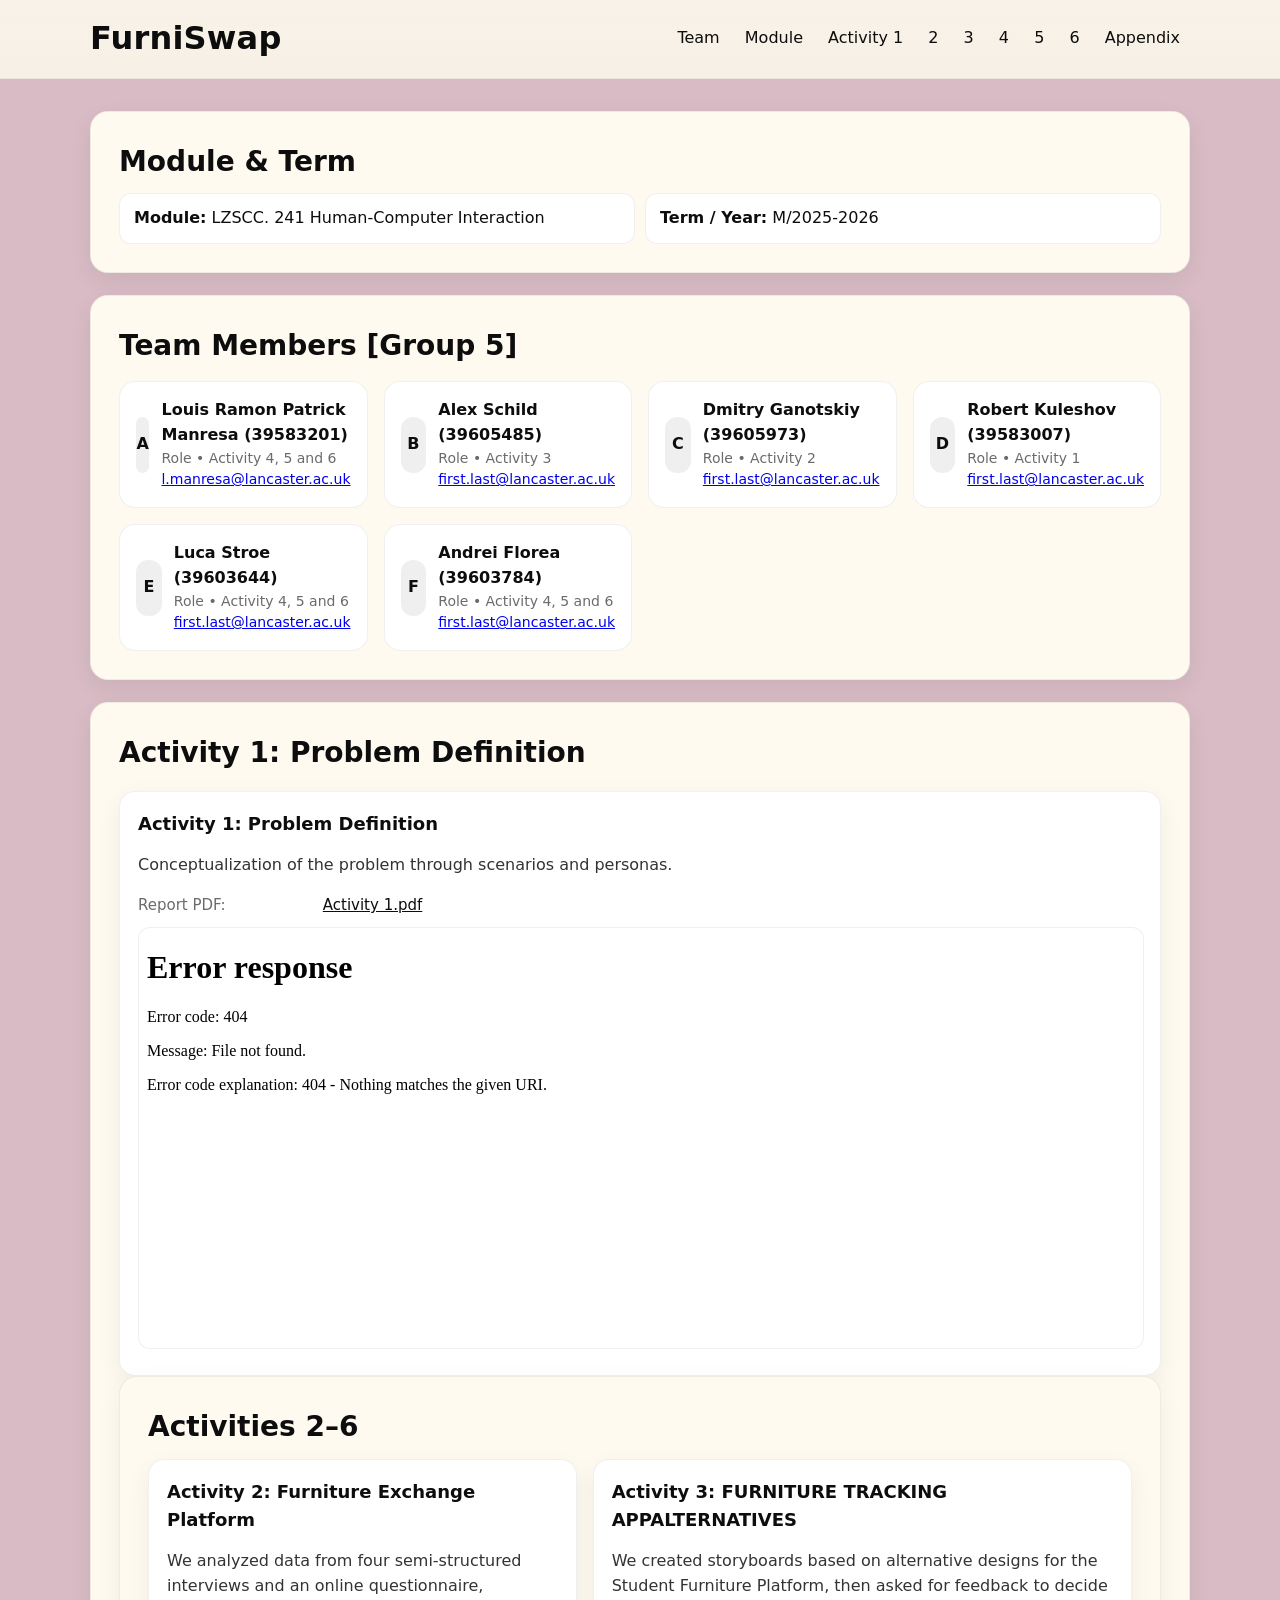
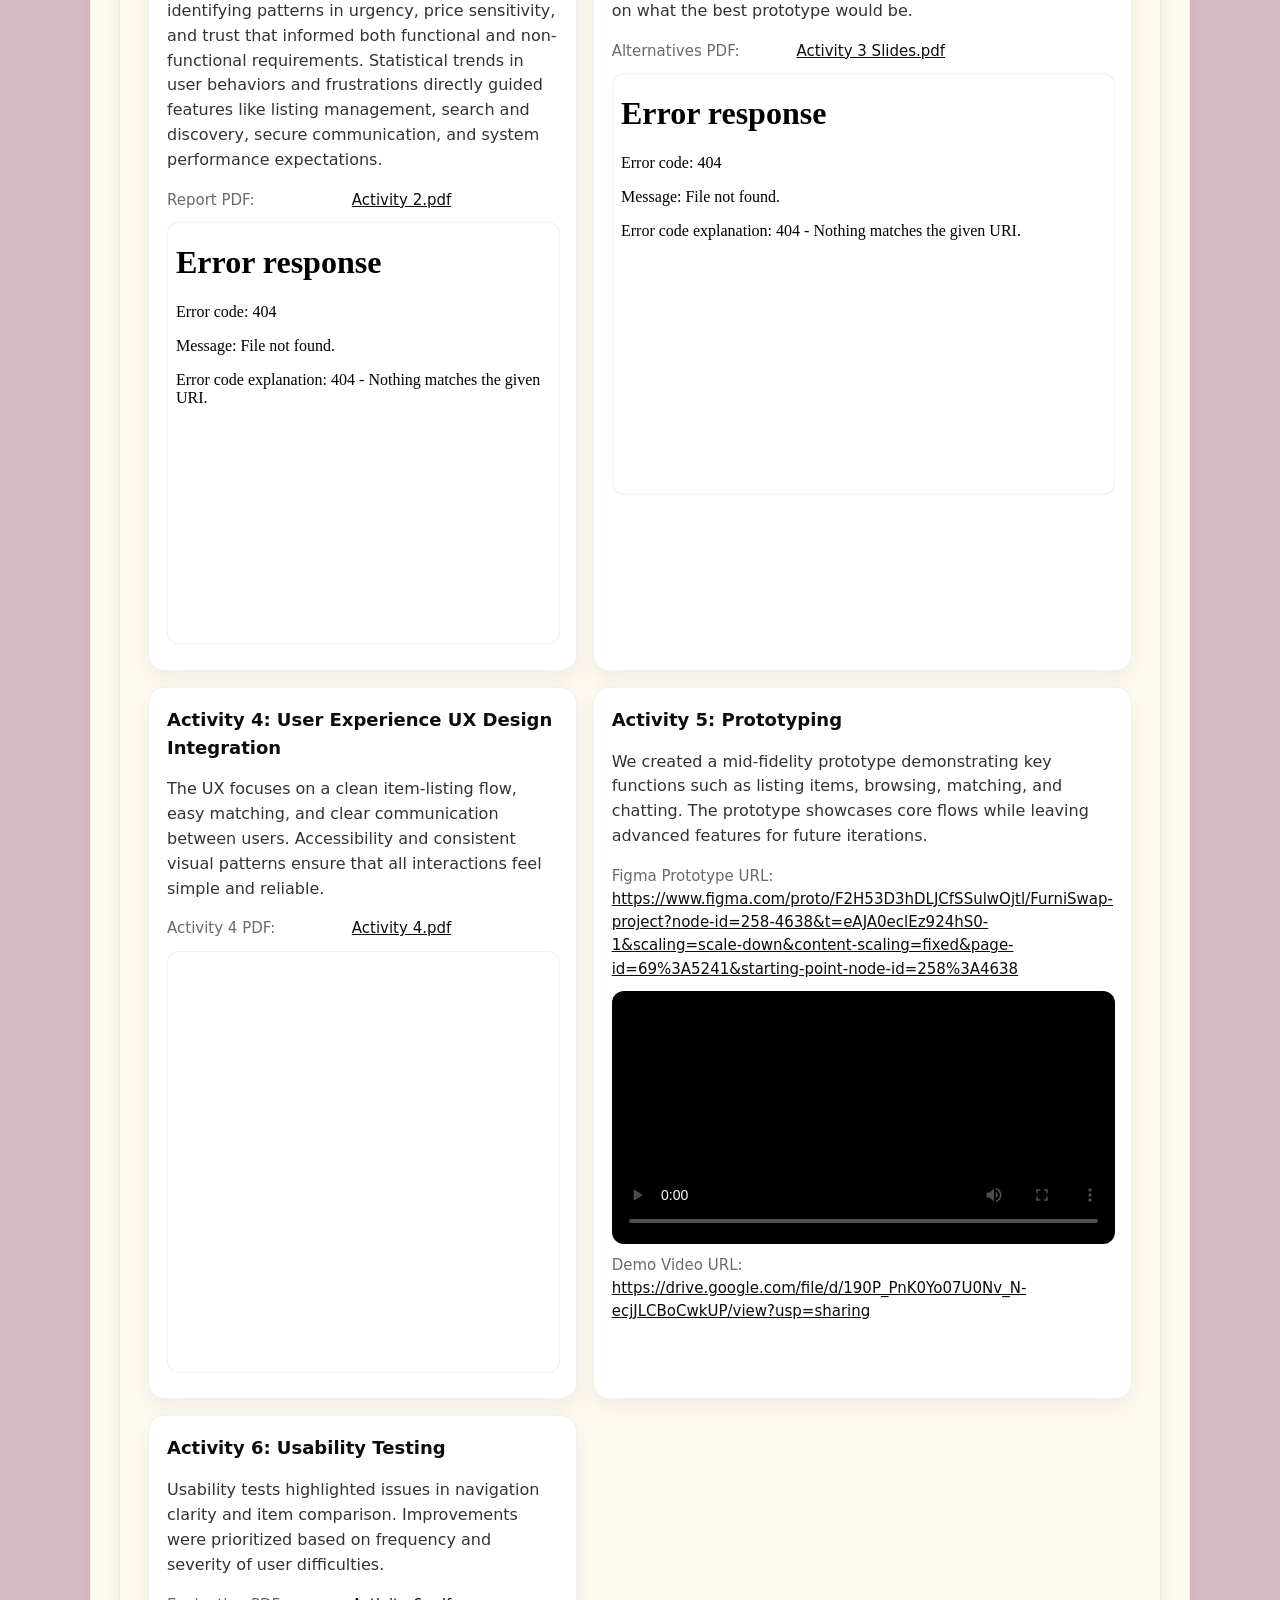
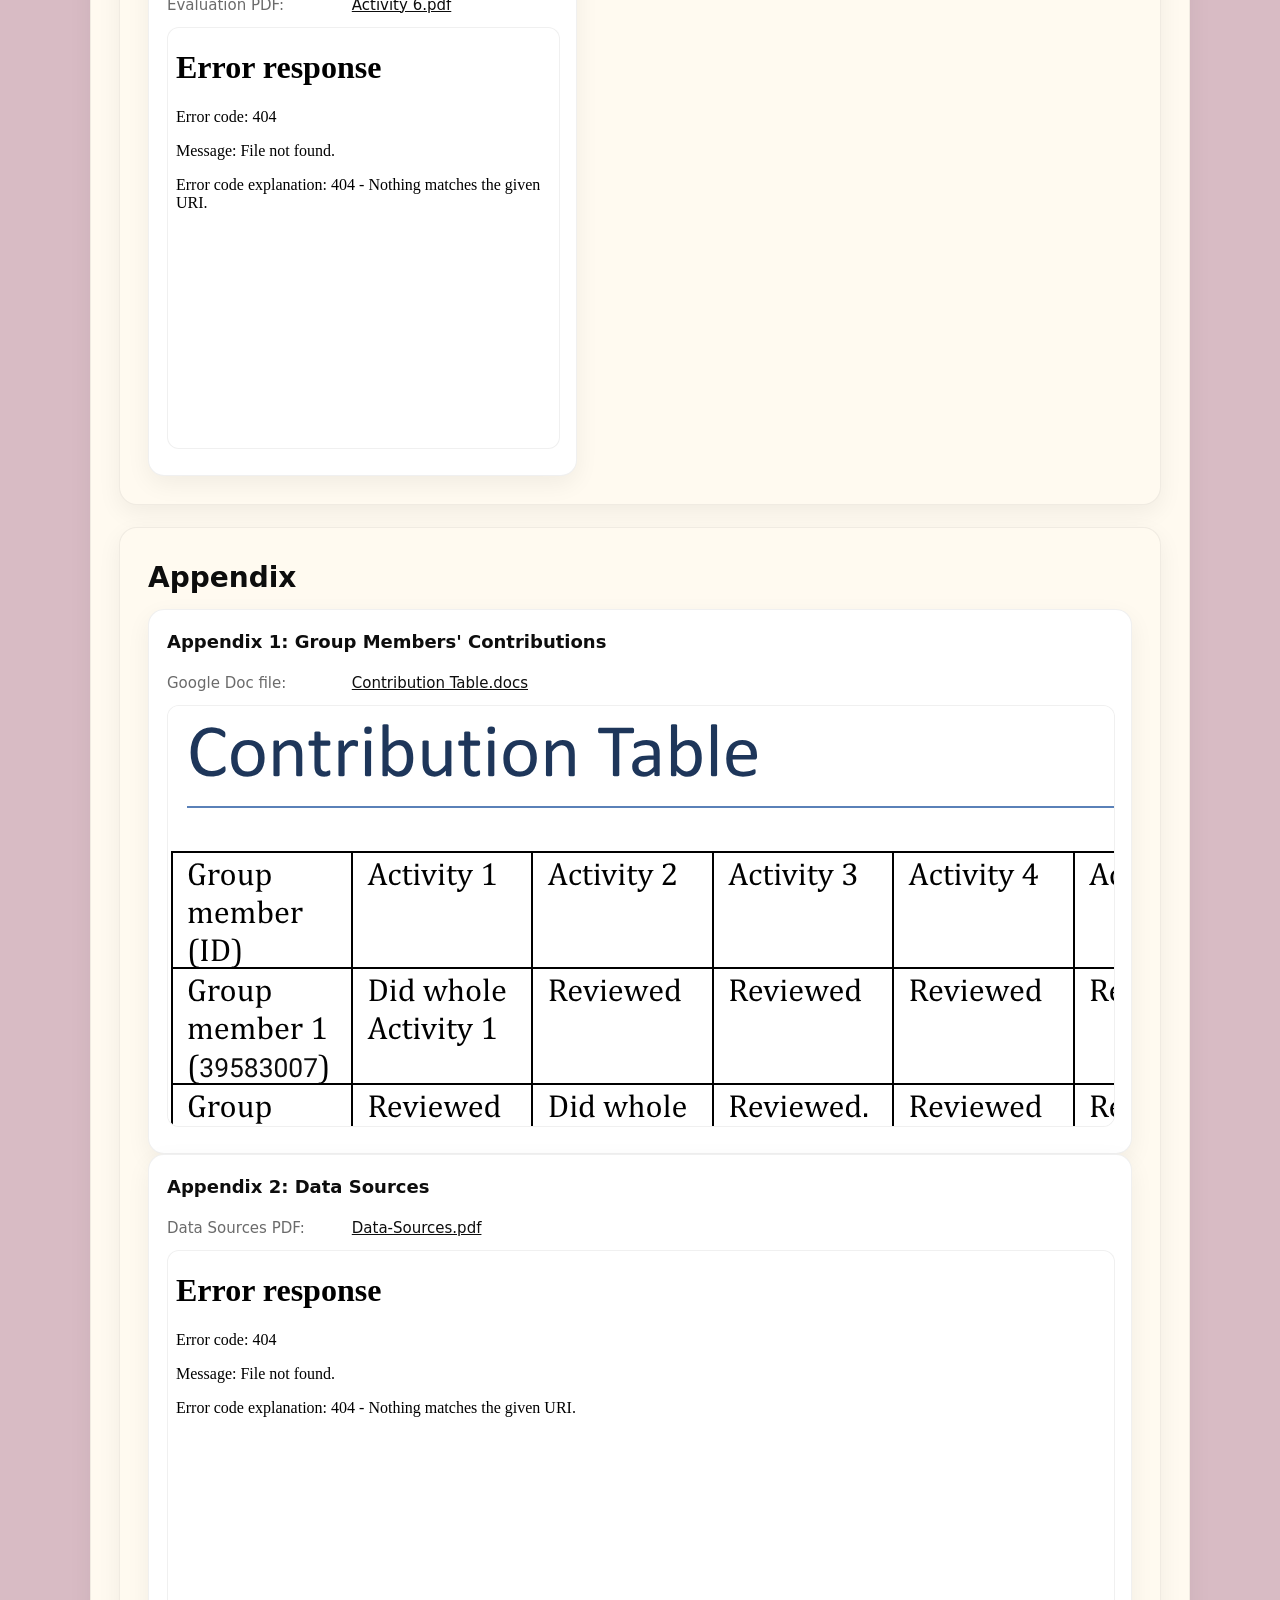
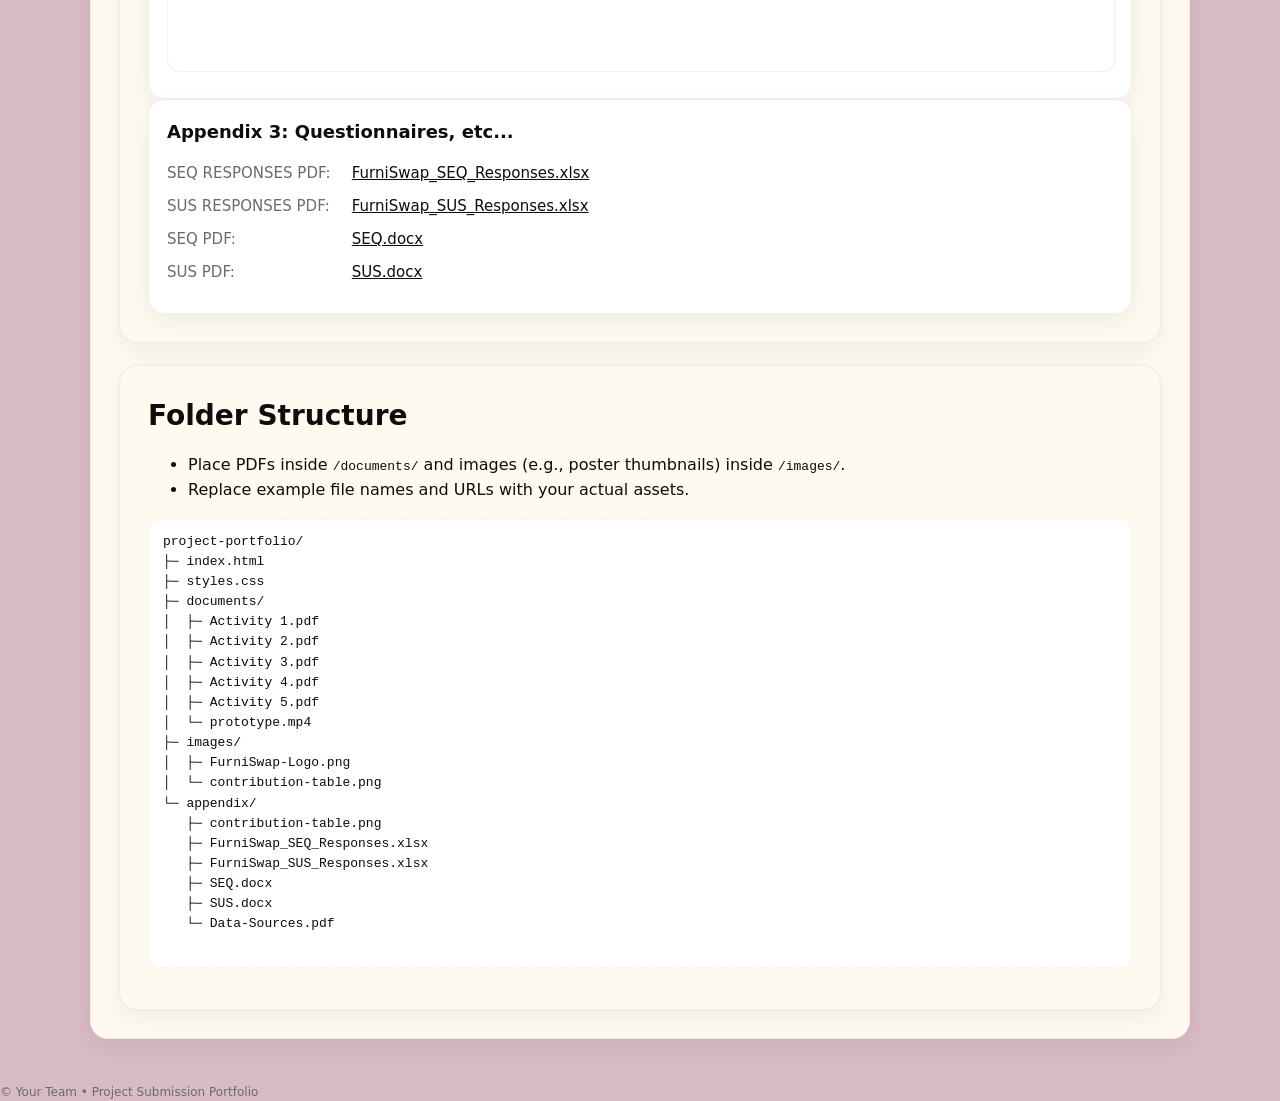
==== index.html @ 1dfedf96 "Add favicon link to index.html" ====
<!doctype html>
<html lang="en">
<head>
  <meta charset="utf-8" />
  <meta name="viewport" content="width=device-width, initial-scale=1" />
  <title>Project Submission Portfolio - Group 5</title>
  <link rel="stylesheet" href="styles.css" />
  <link rel="icon" type="image/png" href="images/FurniSwap-Logo.png" />
</head>
<body>
  <header class="site" aria-label="Header & quick nav">
    <div class="site-inner wrap">
      <div class="brand">
        <h1 id="top">FurniSwap</h1>
        <!-- removed subtitle per request -->
      </div>
      <nav aria-label="Section navigation">
        <a href="#team">Team</a>
        <a href="#meta">Module</a>
        <a href="#act1">Activity 1</a>
        <a href="#act2">2</a>
        <a href="#act3">3</a>
        <a href="#act4">4</a>
        <a href="#act5">5</a>
        <a href="#act6">6</a>
        <a href="#appendix">Appendix</a>
      </nav>
    </div>
  </header>

  <main class="wrap" id="content">
    <!-- Module / Term (static text) -->
    <section class="section" id="meta" aria-labelledby="meta-heading">
      <h2 id="meta-heading">Module & Term</h2>
      <div class="meta-grid">
        <div class="meta-item"><strong>Module:</strong> LZSCC. 241 Human-Computer Interaction</div>
        <div class="meta-item"><strong>Term / Year:</strong> M/2025-2026</div>
      </div>
    </section>

    <!-- Team Members (6) -->
        <section class="section" id="team" aria-labelledby="team-heading">
      <h2 id="team-heading">Team Members [Group 5]</h2>
      <div class="team-grid" role="list">
        <article class="person" role="listitem">
          <div class="avatar" aria-hidden="true">A</div>
          <div>
            <div class="name"><strong>Louis Ramon Patrick Manresa (39583201)</strong></div>
            <div class="role">Role • Activity 4, 5 and 6 <a href="mailto:first.last@example.edu">l.manresa@lancaster.ac.uk</a></div>
          </div>
        </article>
        <article class="person" role="listitem">
          <div class="avatar" aria-hidden="true">B</div>
          <div>
            <div class="name"><strong>Alex Schild (39605485)</strong></div>
            <div class="role">Role • Activity 3 <a href="mailto:first.last@example.edu">first.last@lancaster.ac.uk</a></div>
          </div>
        </article>
        <article class="person" role="listitem">
          <div class="avatar" aria-hidden="true">C</div>
          <div>
            <div class="name"><strong>Dmitry Ganotskiy (39605973)</strong></div>
            <div class="role">Role • Activity 2 <a href="mailto:first.last@example.edu">first.last@lancaster.ac.uk</a></div>
          </div>
        </article>
        <article class="person" role="listitem">
          <div class="avatar" aria-hidden="true">D</div>
          <div>
            <div class="name"><strong>Robert Kuleshov (39583007)</strong></div>
            <div class="role">Role • Activity 1 <a href="mailto:first.last@example.edu">first.last@lancaster.ac.uk</a></div>
          </div>
        </article>
        <article class="person" role="listitem">
          <div class="avatar" aria-hidden="true">E</div>
          <div>
            <div class="name"><strong>Luca Stroe (39603644)</strong></div>
            <div class="role">Role • Activity 4, 5 and 6 <a href="mailto:first.last@example.edu">first.last@lancaster.ac.uk</a></div>
          </div>
        </article>
        <article class="person" role="listitem">
          <div class="avatar" aria-hidden="true">F</div>
          <div>
            <div class="name"><strong>Andrei Florea (39603784)</strong></div>
            <div class="role">Role • Activity 4, 5 and 6 <a href="mailto:first.last@example.edu">first.last@lancaster.ac.uk</a></div>
          </div>
        </article>
      </div>
    </section>

    <!-- Activity 1 -->
    <section class="section" id="act1" aria-labelledby="act1-heading">
      <h2 id="act1-heading">Activity 1: Problem Definition</h2>
      <p class="lead"></p>

      <!-- Embedded concept video container (replace src with your file or URL) -->
      <article class="card" id="act2" aria-labelledby="act2-heading">
          <h3 id="act2-heading">Activity 1: Problem Definition</h3>
          <p class="desc">Conceptualization of the problem through scenarios and personas.</p>
          <div class="doc-link"><span class="label">Report PDF:</span> <a href="documents/Activity 1.pdf" target="_blank" rel="noopener">Activity 1.pdf</a></div>
          <div class="embed">
            <iframe title="Problem Definition PDF" src="documents/Activity 1.pdf"></iframe>
          </div>
        </article>

    <!-- Activities 2–6 (no uploads; description + embedded/linked docs + URLs) -->
    <section class="section" aria-labelledby="acts-heading">
      <h2 id="acts-heading">Activities 2–6</h2>
      <div class="activities">
        <!-- Activity 2 -->
        <article class="card" id="act2" aria-labelledby="act2-heading">
          <h3 id="act2-heading">Activity 2: Furniture Exchange Platform</h3>
          <p class="desc">We analyzed data from four semi-structured interviews and an online questionnaire, identifying patterns in urgency, price sensitivity, and trust that informed both functional and non-functional requirements. Statistical trends in user behaviors and frustrations directly guided features like listing management, search and discovery, secure communication, and system performance expectations.</p>
          <div class="doc-link"><span class="label">Report PDF:</span> <a href="documents/Activity 2.pdf" target="_blank" rel="noopener">Activity 2.pdf</a></div>
          <div class="embed">
            <iframe title="Furniture Exchange Platform PDF" src="documents/Activity 2.pdf"></iframe>
          </div>
        </article>

        <!-- Activity 3 -->
        <article class="card" id="act3" aria-labelledby="act3-heading">
          <h3 id="act3-heading">Activity 3: FURNITURE TRACKING APPALTERNATIVES</h3>
          <p class="desc">We created storyboards based on alternative designs for the Student Furniture Platform, then asked for feedback to decide on what the best prototype would be.</p>
          <div class="doc-link"><span class="label">Alternatives PDF:</span> <a href="documents/Activity 3.pdf" target="_blank" rel="noopener">Activity 3 Slides.pdf</a></div>
          <div class="embed">
            <iframe title="FURNITURE TRACKING APPALTERNATIVES" src="documents/Activity 3.pdf"></iframe>
          </div>
        </article>

        <!-- Activity 4 -->
        <article class="card" id="act4" aria-labelledby="act4-heading">
          <h3 id="act4-heading">Activity 4: User Experience UX Design Integration</h3>
          <p class="desc">The UX focuses on a clean item-listing flow, easy matching, and clear communication between users. Accessibility and consistent visual patterns ensure that all interactions feel simple and reliable.</p>
          <div class="doc-link"><span class="label">Activity 4 PDF:</span> <a href="documents/Activity 4.pdf" target="_blank" rel="noopener">Activity 4.pdf</a></div>
          <div class="embed">
            <iframe title="User Experience UX Design Integration" src="documents/Activity 4.pdf"></iframe>
          </div>
        </article>

        <!-- Activity 5 -->
        <article class="card" id="act5" aria-labelledby="act5-heading">
          <h3 id="act5-heading">Activity 5: Prototyping</h3>
          <p class="desc">We created a mid-fidelity prototype demonstrating key functions such as listing items, browsing, matching, and chatting. The prototype showcases core flows while leaving advanced features for future iterations.</p>
          <div class="doc-link"><span class="label">Figma Prototype URL:</span> <a href="https://www.figma.com/proto/F2H53D3hDLJCfSSulwOjtl/FurniSwap-project?node-id=258-4638&t=eAJA0eclEz924hS0-1&scaling=scale-down&content-scaling=fixed&page-id=69%3A5241&starting-point-node-id=258%3A4638" target="_blank" rel="noopener">https://www.figma.com/proto/F2H53D3hDLJCfSSulwOjtl/FurniSwap-project?node-id=258-4638&t=eAJA0eclEz924hS0-1&scaling=scale-down&content-scaling=fixed&page-id=69%3A5241&starting-point-node-id=258%3A4638</a></div>

          <div class="video-frame">
            <video controls preload="metadata" src="documents/prototype.mp4" poster="images/video-poster.jpg"></video>
          </div>

          <div class="doc-link"><span class="label">Demo Video URL:</span> <a href="https://drive.google.com/file/d/190P_PnK0Yo07U0Nv_N-ecjJLCBoCwkUP/view?usp=sharing" target="_blank" rel="noopener">https://drive.google.com/file/d/190P_PnK0Yo07U0Nv_N-ecjJLCBoCwkUP/view?usp=sharing</a></div>
        </article>

        <!-- Activity 6 -->
        <article class="card" id="act6" aria-labelledby="act6-heading">
          <h3 id="act6-heading">Activity 6: Usability Testing</h3>
          <p class="desc">Usability tests highlighted issues in navigation clarity and item comparison. Improvements were prioritized based on frequency and severity of user difficulties.</p>
          <div class="doc-link"><span class="label">Evaluation PDF:</span> <a href="documents/Activity 6.pdf" target="_blank" rel="noopener">Activity 6.pdf</a></div>
          <div class="embed">
            <iframe title="Usability Testing" src="documents/Activity 6.pdf"></iframe>
          </div>
        </article>
      </div>
    </section>



    <!-- Appendix -->
    <section class="section" aria-labelledby="appendix-heading">
      <h2 id="appendix-heading">Appendix</h2>
      <div class="appendixes">
        <!-- Appendix 1 -->
        <article class="card" id="appendix" aria-labelledby="appendix-heading">
          <h3 id="appendix-heading">Appendix 1: Group Members' Contributions</h3>
          <p class="desc"></p>
          <div class="doc-link"><span class="label">Google Doc file:</span> <a href="https://docs.google.com/document/d/15z-AfM8EKtZV0IYHdzG4Hacgf56ZcZyP8tID8NtP6xc/edit?usp=sharing" target="_blank" rel="noopener">Contribution Table.docs</a></div>
          <div class="embed">
            <iframe title="Contribution Table PNG" src="images/contribution-table.png"></iframe>
          </div>
        </article>
        <!-- Appendix 2 -->
        <article class="card" id="appendix" aria-labelledby="appendix-heading">
          <h3 id="appendix-heading">Appendix 2: Data Sources</h3>
          <p class="desc"></p>
          <div class="doc-link"><span class="label">Data Sources PDF:</span> <a href="appendix/Data-Sources.pdf" target="_blank" rel="noopener">Data-Sources.pdf</a></div>
          <div class="embed">
            <iframe title="Data-Sources" src="appendix/Data-Sources.pdf"></iframe>
          </div>
        </article>
        <!-- Appendix 3 -->
        <article class="card" id="appendix" aria-labelledby="appendix-heading">
          <h3 id="appendix-heading">Appendix 3: Questionnaires, etc...</h3>
          <p class="desc"></p>
          <div class="doc-link"><span class="label">SEQ RESPONSES PDF:</span> <a href="appendix/FurniSwap_SEQ_Responses.xlsx" target="_blank" rel="noopener">FurniSwap_SEQ_Responses.xlsx</a></div>
          <div class="embed">
          
          <div class="doc-link"><span class="label">SUS RESPONSES PDF:</span> <a href="appendix/FurniSwap_SUS_Responses.xlsx" target="_blank" rel="noopener">FurniSwap_SUS_Responses.xlsx</a></div>
          <div class="embed">
          
          <div class="doc-link"><span class="label">SEQ PDF:</span> <a href="appendix/SEQ.docx" target="_blank" rel="noopener">SEQ.docx</a></div>
          <div class="embed">
          
          <div class="doc-link"><span class="label">SUS PDF:</span> <a href="appendix/SUS.docx" target="_blank" rel="noopener">SUS.docx</a></div>
          <div class="embed">
        </article>
        </div>
    </section>
      
    <!-- Notes -->
    <section class="section" aria-labelledby="notes-heading">
      <h2 id="notes-heading">Folder Structure</h2>
      <ul>
        <li>Place PDFs inside <code>/documents/</code> and images (e.g., poster thumbnails) inside <code>/images/</code>.</li>
        <li>Replace example file names and URLs with your actual assets.</li>
      </ul>
      <pre class="folder-structure" aria-label="folder structure">
project-portfolio/
├─ index.html
├─ styles.css
├─ documents/
│  ├─ Activity 1.pdf
│  ├─ Activity 2.pdf
│  ├─ Activity 3.pdf
│  ├─ Activity 4.pdf
│  ├─ Activity 5.pdf
│  └─ prototype.mp4
├─ images/
│  ├─ FurniSwap-Logo.png        
│  └─ contribution-table.png  
└─ appendix/
   ├─ contribution-table.png
   ├─ FurniSwap_SEQ_Responses.xlsx
   ├─ FurniSwap_SUS_Responses.xlsx
   ├─ SEQ.docx
   ├─ SUS.docx
   └─ Data-Sources.pdf
      </pre>
    </section>
  </main>

  <footer>
    <p class="small">© Your Team • Project Submission Portfolio</p>
  </footer>
</body>
</html>
---- styles.css ----
:root{
  --cream:#d8bbc4; /* tea pink  background */
  --ink:#0d0d0d;   /* near-black text */
  --muted:#6b6b6b; /* muted text */
  --line:#1c1c1c10;/* subtle separators */
  --card:#fffaf0;  /* slightly lighter than cream for cards */
  --radius:18px;
  --space:20px;
  --shadow: 0 8px 24px rgba(0,0,0,.06);
  --focus: 0 0 0 3px rgba(0,0,0,.2);
}

html, body{height:100%;}
body{
  margin:0;
  font-family: ui-sans-serif, system-ui, -apple-system, Segoe UI, Roboto, Helvetica, Arial, "Apple Color Emoji","Segoe UI Emoji";
  background: var(--cream);
  color: var(--ink);
  line-height:1.55;
}

/* Layout */
.wrap{max-width:1100px; margin:auto; padding: clamp(16px, 3vw, 32px);} 

header.site{
  position: sticky; top:0; z-index: 50;
  background: linear-gradient(180deg, rgba(248,243,232,0.98), rgba(248,243,232,0.94));
  backdrop-filter: blur(6px);
  border-bottom:1px solid var(--line);
}
.site-inner{display:flex; gap:16px; align-items:center; justify-content:space-between; padding: 14px var(--space);} 
.brand{display:flex; flex-direction:column;}
.brand h1{font-size: clamp(22px, 3vw, 32px); margin:0; font-weight:800; letter-spacing:.2px;}
.brand small{color: var(--muted);} /* (unused now, left for extensibility) */
nav a{color:var(--ink); text-decoration:none; padding:8px 10px; border-radius:10px;}
nav a:hover, nav a:focus{outline:none; background:#00000010;}

/* Sections */
section{scroll-margin-top: 90px;}
.section{background: var(--card); border:1px solid var(--line); border-radius: var(--radius); padding: clamp(16px, 2.5vw, 28px); box-shadow: var(--shadow);} 
.section + .section{margin-top: 22px;}

.section h2{margin:0 0 10px; font-size: clamp(20px, 2.2vw, 28px);} 
.lead{margin:0 0 16px; color: var(--muted);} 

/* Meta grid */
.meta-grid{display:grid; grid-template-columns: 1fr; gap:10px;}
@media (min-width: 700px){ .meta-grid{ grid-template-columns: 1fr 1fr; } }
.meta-item{background:#fff; border:1px solid var(--line); border-radius: 12px; padding:12px 14px;}

/* Team grid */
.team-grid{display:grid; grid-template-columns: repeat(auto-fit, minmax(220px, 1fr)); gap:16px; margin-top:14px;}
.person{background: #fff; border:1px solid var(--line); border-radius: 16px; padding:16px; display:flex; gap:12px; align-items:center;}
.avatar{inline-size:56px; block-size:56px; border-radius:12px; background:#00000010; display:grid; place-items:center; font-weight:700;}
.role{color:var(--muted); font-size: 14px;}

/* Activity cards */
.activities{display:grid; grid-template-columns: 1fr; gap:16px;}
@media (min-width: 900px){ .activities{grid-template-columns: repeat(2, 1fr);} }

.card{background:#fff; border:1px solid var(--line); border-radius:16px; padding:18px; box-shadow: var(--shadow);} 
.card h3{margin:0 0 6px; font-size: 18px;}
.badge{display:inline-block; font-weight:700; border:1px solid var(--ink); padding: 2px 8px; border-radius:999px; font-size:12px; letter-spacing:.2px;}
.hint{color:var(--muted); font-size:14px; margin-top:4px;}

/* Content helpers */
.doc-link{margin-top:10px; font-size: 15px;}
.doc-link .label{display:inline-block; min-width: 180px; color:var(--muted);} 
.doc-link a{color:var(--ink);} 

.desc{color:#333;}

.embed{margin-top:10px;}
.embed iframe{width:100%; height: 420px; border:1px solid var(--line); border-radius: 12px; background:#fff;}

.video-frame{margin-top:10px;}
.video-frame video{width:100%; max-height: 520px; border:1px solid var(--line); border-radius: 12px; background:#000; display:block;}

/* Utility */
.small{font-size:12px; color:var(--muted);} 
.folder-structure{background:#fff; border:1px dashed var(--line); padding:12px 14px; border-radius:12px;}

/* Buttons removed; no forms in template version */
button{display:none;}
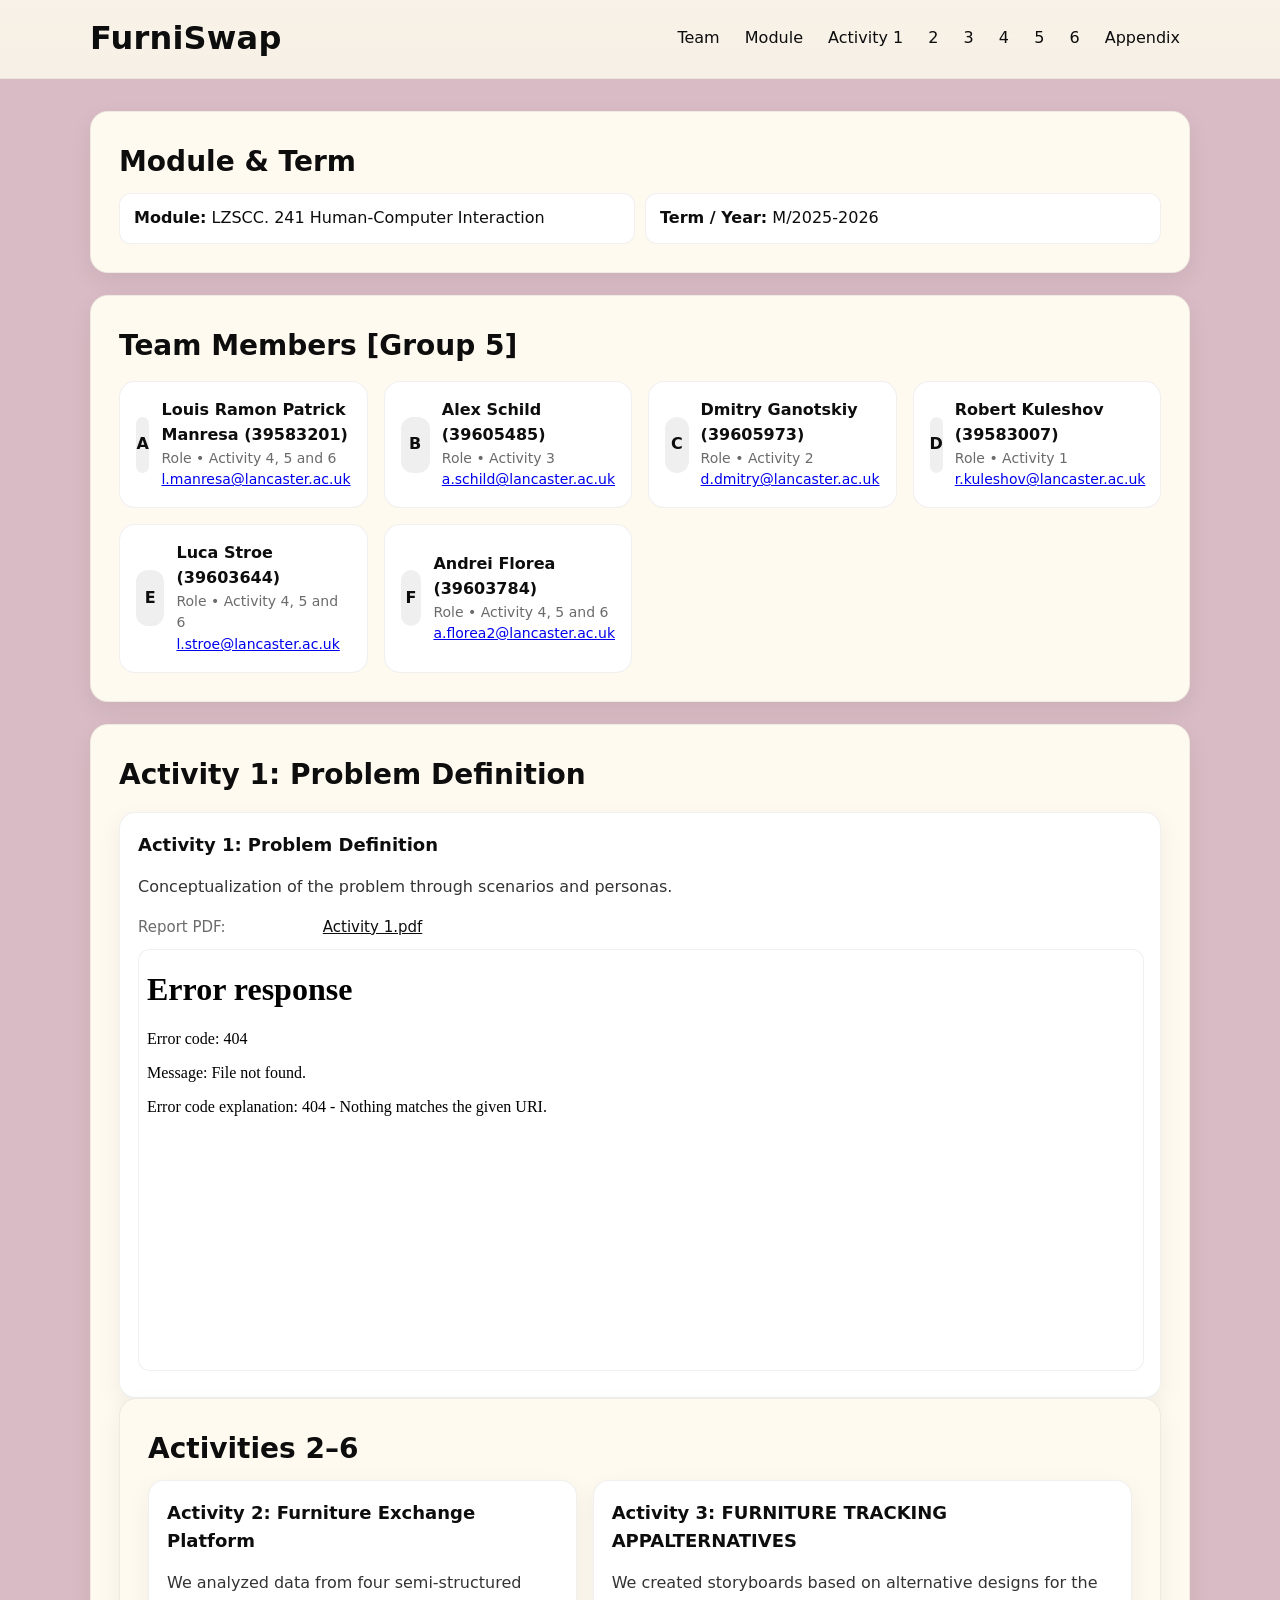
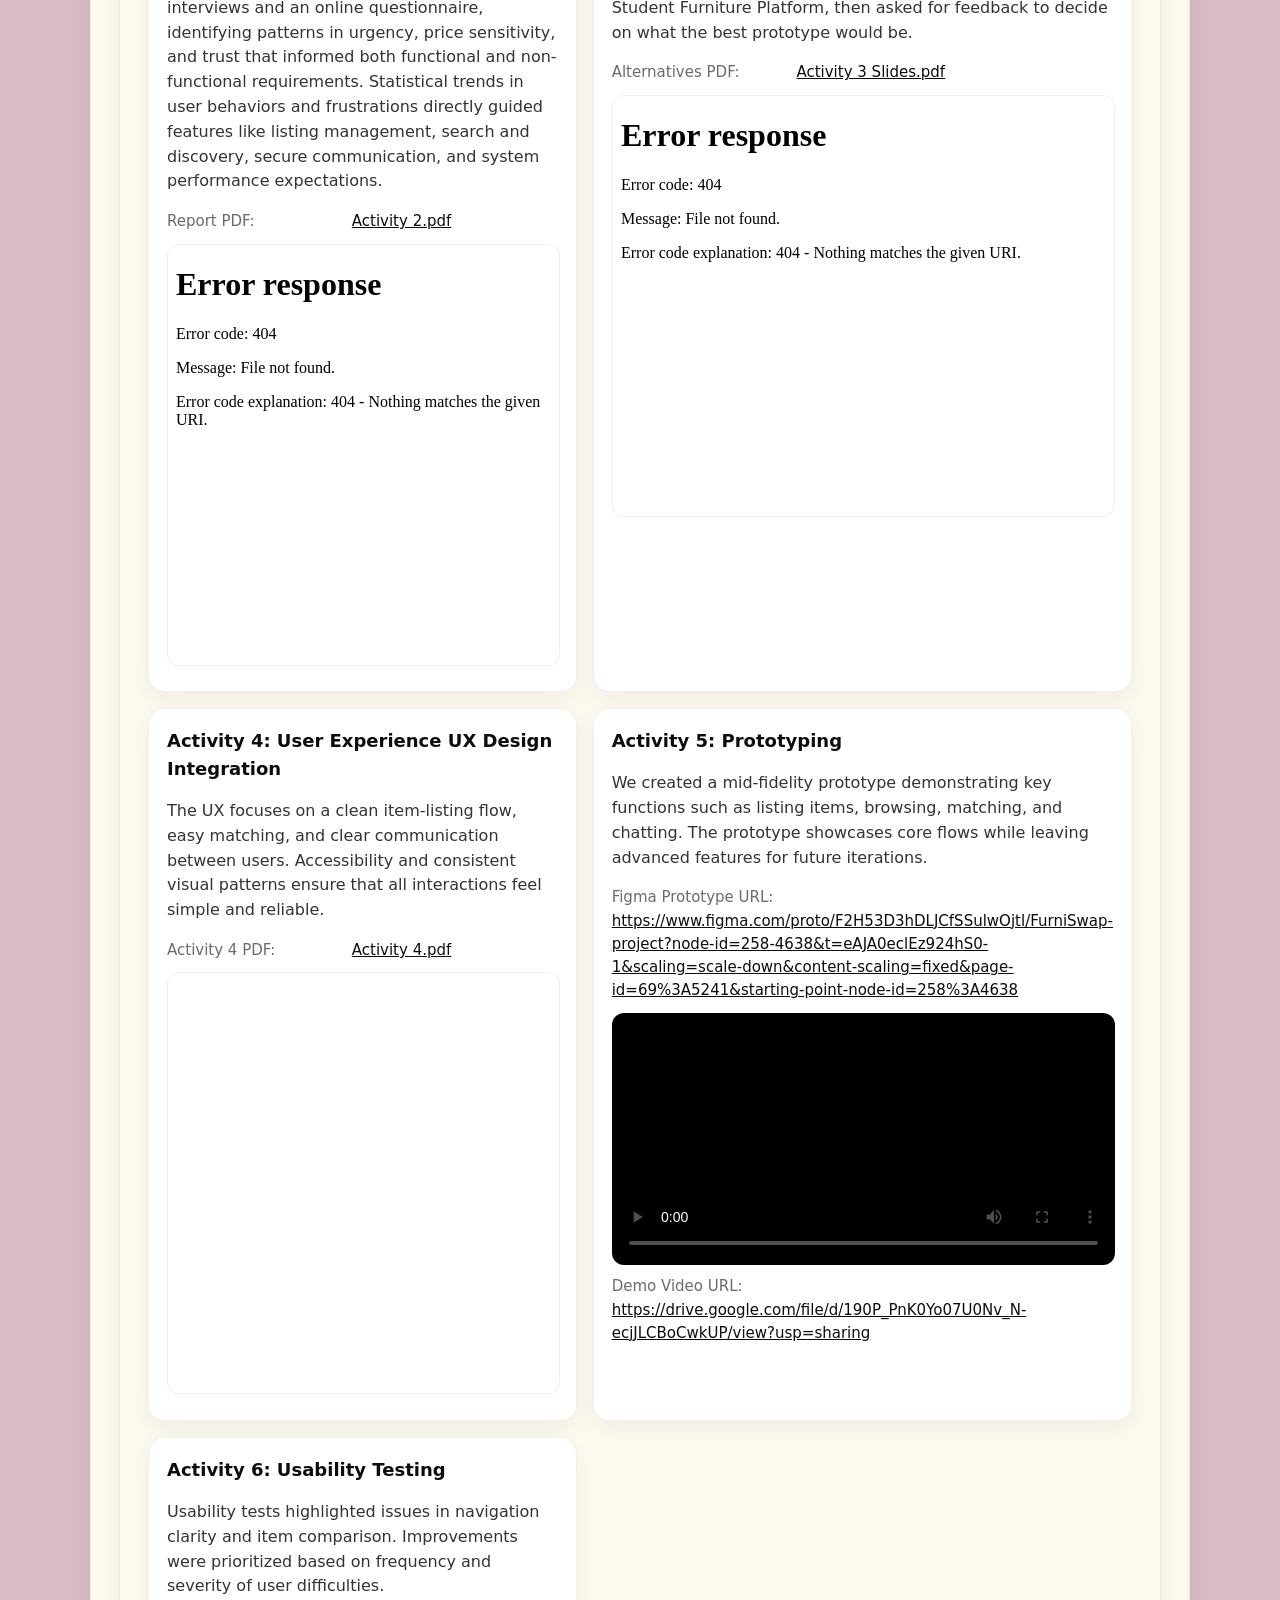
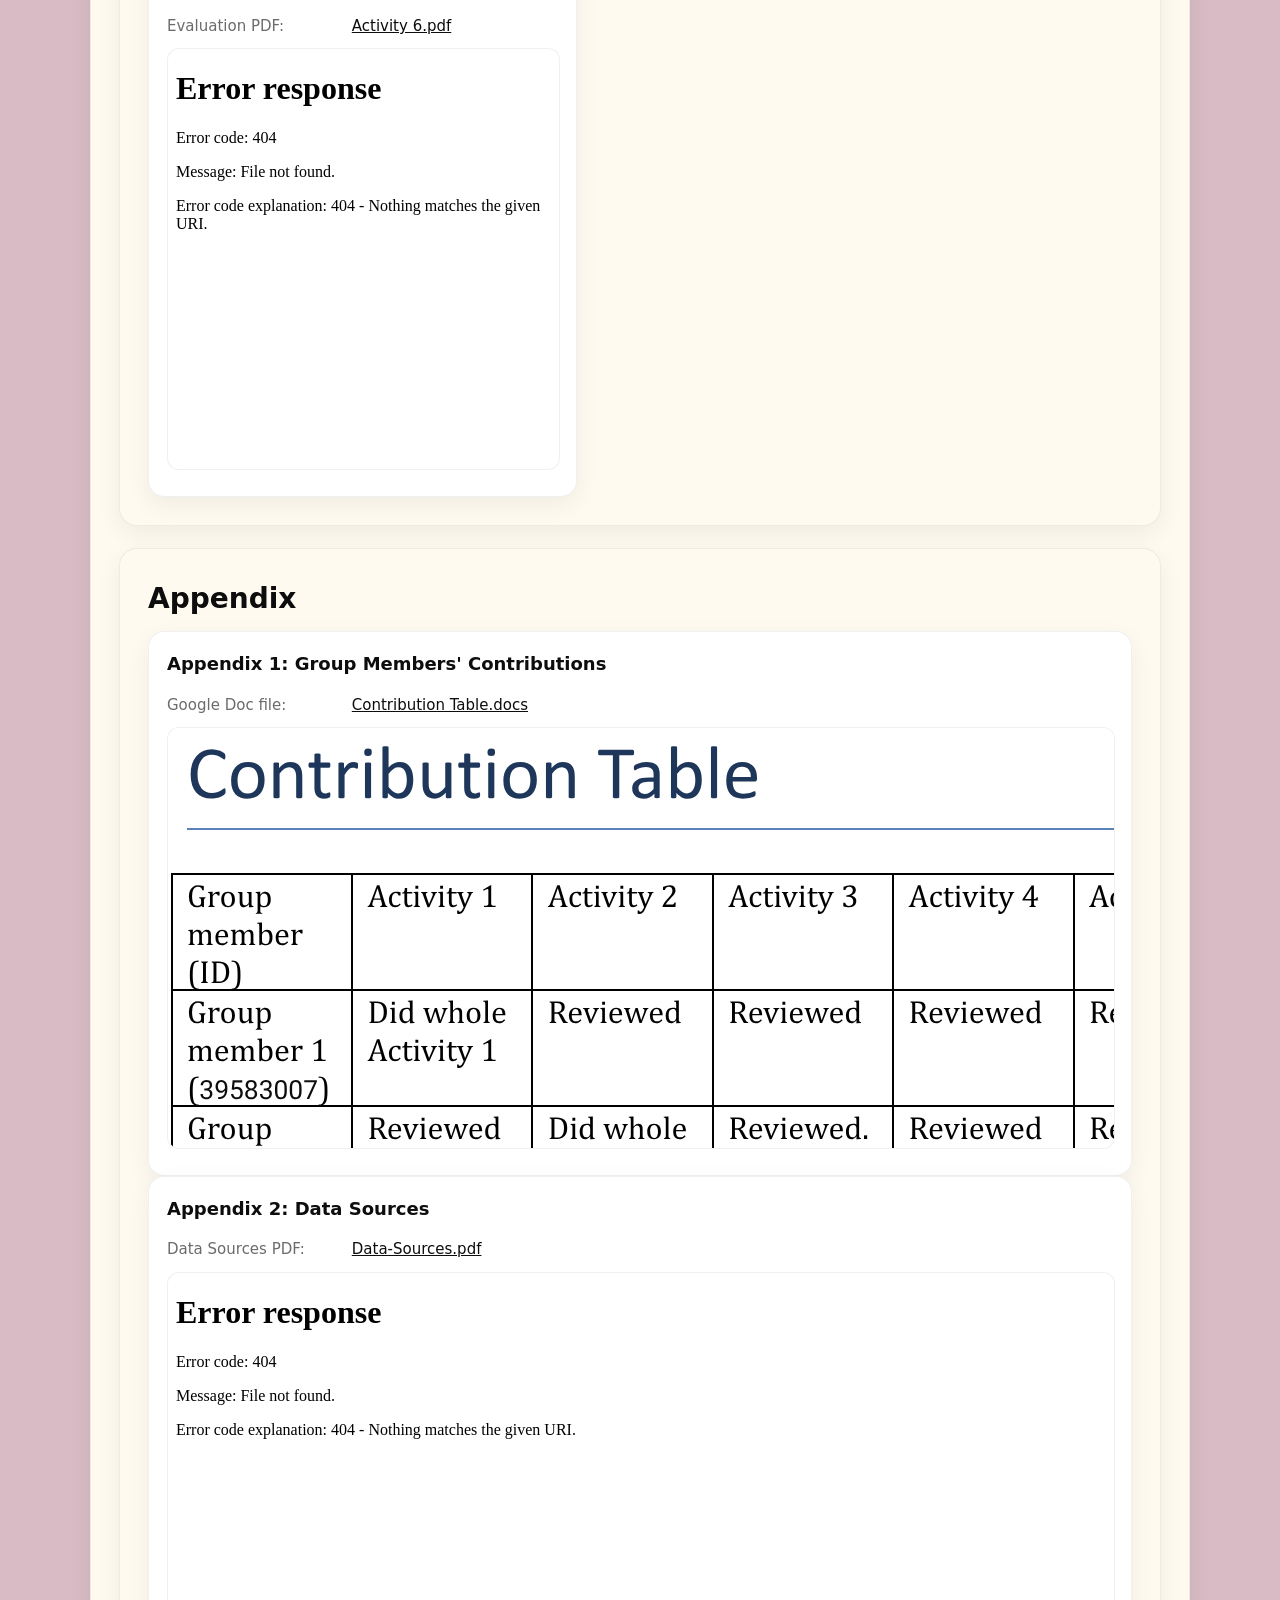
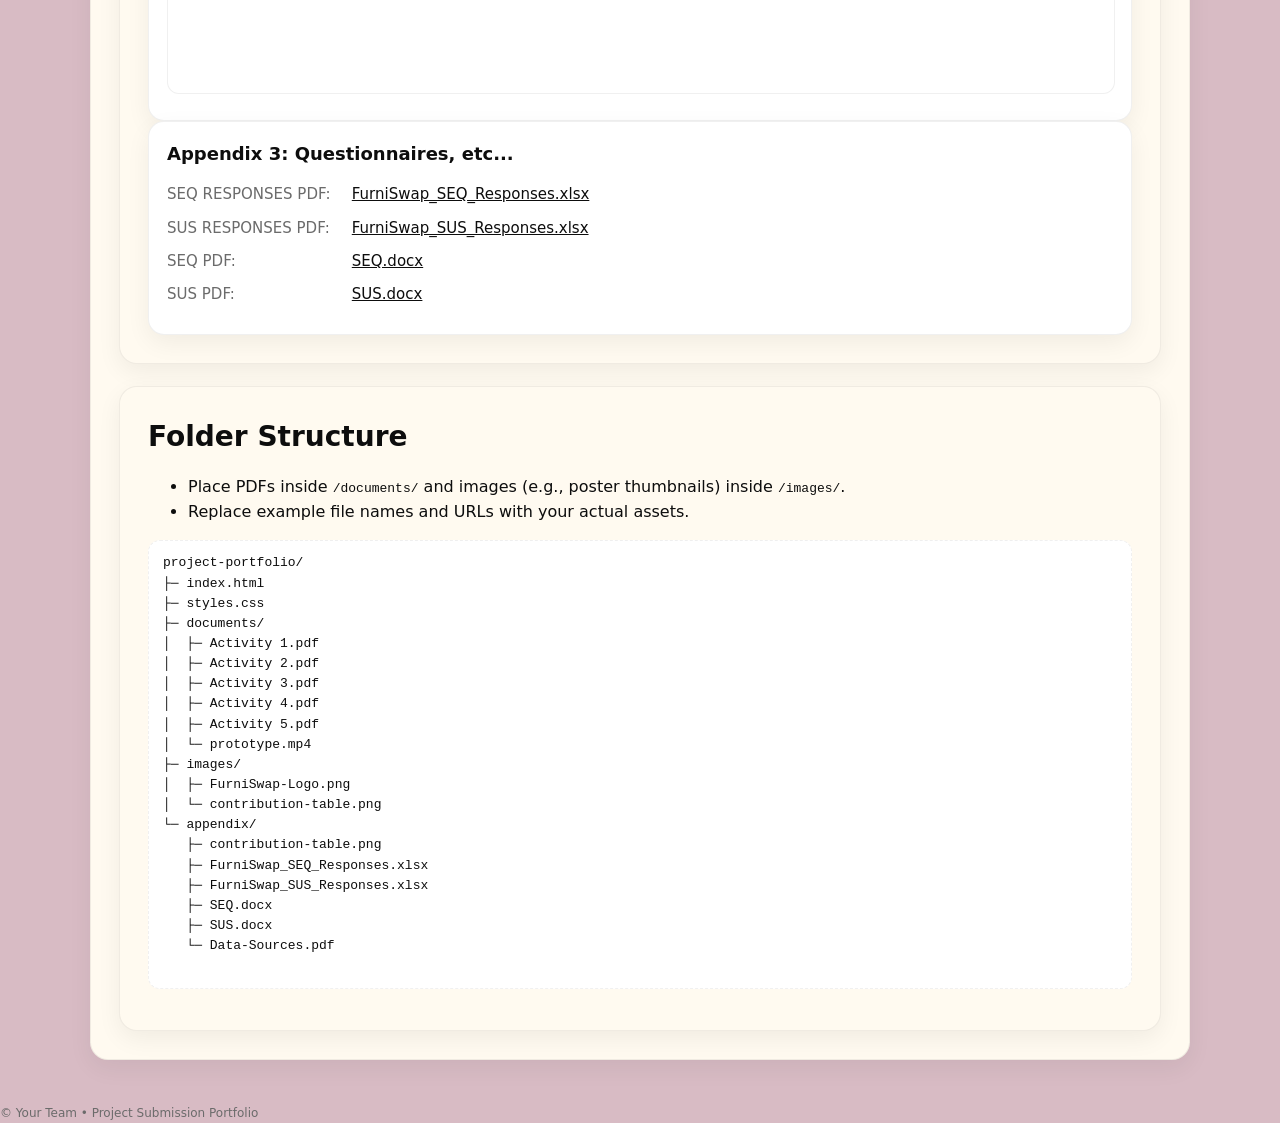
==== commit 7e4f6640: "Update email addresses in index.html" ====
--- a/index.html
+++ b/index.html
@@ -53,35 +53,35 @@
           <div class="avatar" aria-hidden="true">B</div>
           <div>
             <div class="name"><strong>Alex Schild (39605485)</strong></div>
-            <div class="role">Role • Activity 3 <a href="mailto:first.last@example.edu">first.last@lancaster.ac.uk</a></div>
+            <div class="role">Role • Activity 3 <a href="mailto:first.last@example.edu">a.schild@lancaster.ac.uk</a></div>
           </div>
         </article>
         <article class="person" role="listitem">
           <div class="avatar" aria-hidden="true">C</div>
           <div>
             <div class="name"><strong>Dmitry Ganotskiy (39605973)</strong></div>
-            <div class="role">Role • Activity 2 <a href="mailto:first.last@example.edu">first.last@lancaster.ac.uk</a></div>
+            <div class="role">Role • Activity 2 <a href="mailto:first.last@example.edu">d.dmitry@lancaster.ac.uk</a></div>
           </div>
         </article>
         <article class="person" role="listitem">
           <div class="avatar" aria-hidden="true">D</div>
           <div>
             <div class="name"><strong>Robert Kuleshov (39583007)</strong></div>
-            <div class="role">Role • Activity 1 <a href="mailto:first.last@example.edu">first.last@lancaster.ac.uk</a></div>
+            <div class="role">Role • Activity 1 <a href="mailto:first.last@example.edu">r.kuleshov@lancaster.ac.uk</a></div>
           </div>
         </article>
         <article class="person" role="listitem">
           <div class="avatar" aria-hidden="true">E</div>
           <div>
             <div class="name"><strong>Luca Stroe (39603644)</strong></div>
-            <div class="role">Role • Activity 4, 5 and 6 <a href="mailto:first.last@example.edu">first.last@lancaster.ac.uk</a></div>
+            <div class="role">Role • Activity 4, 5 and 6 <a href="mailto:first.last@example.edu">l.stroe@lancaster.ac.uk</a></div>
           </div>
         </article>
         <article class="person" role="listitem">
           <div class="avatar" aria-hidden="true">F</div>
           <div>
             <div class="name"><strong>Andrei Florea (39603784)</strong></div>
-            <div class="role">Role • Activity 4, 5 and 6 <a href="mailto:first.last@example.edu">first.last@lancaster.ac.uk</a></div>
+            <div class="role">Role • Activity 4, 5 and 6 <a href="mailto:a.florea2@lancaster.ac.uk">a.florea2@lancaster.ac.uk</a></div>
           </div>
         </article>
       </div>
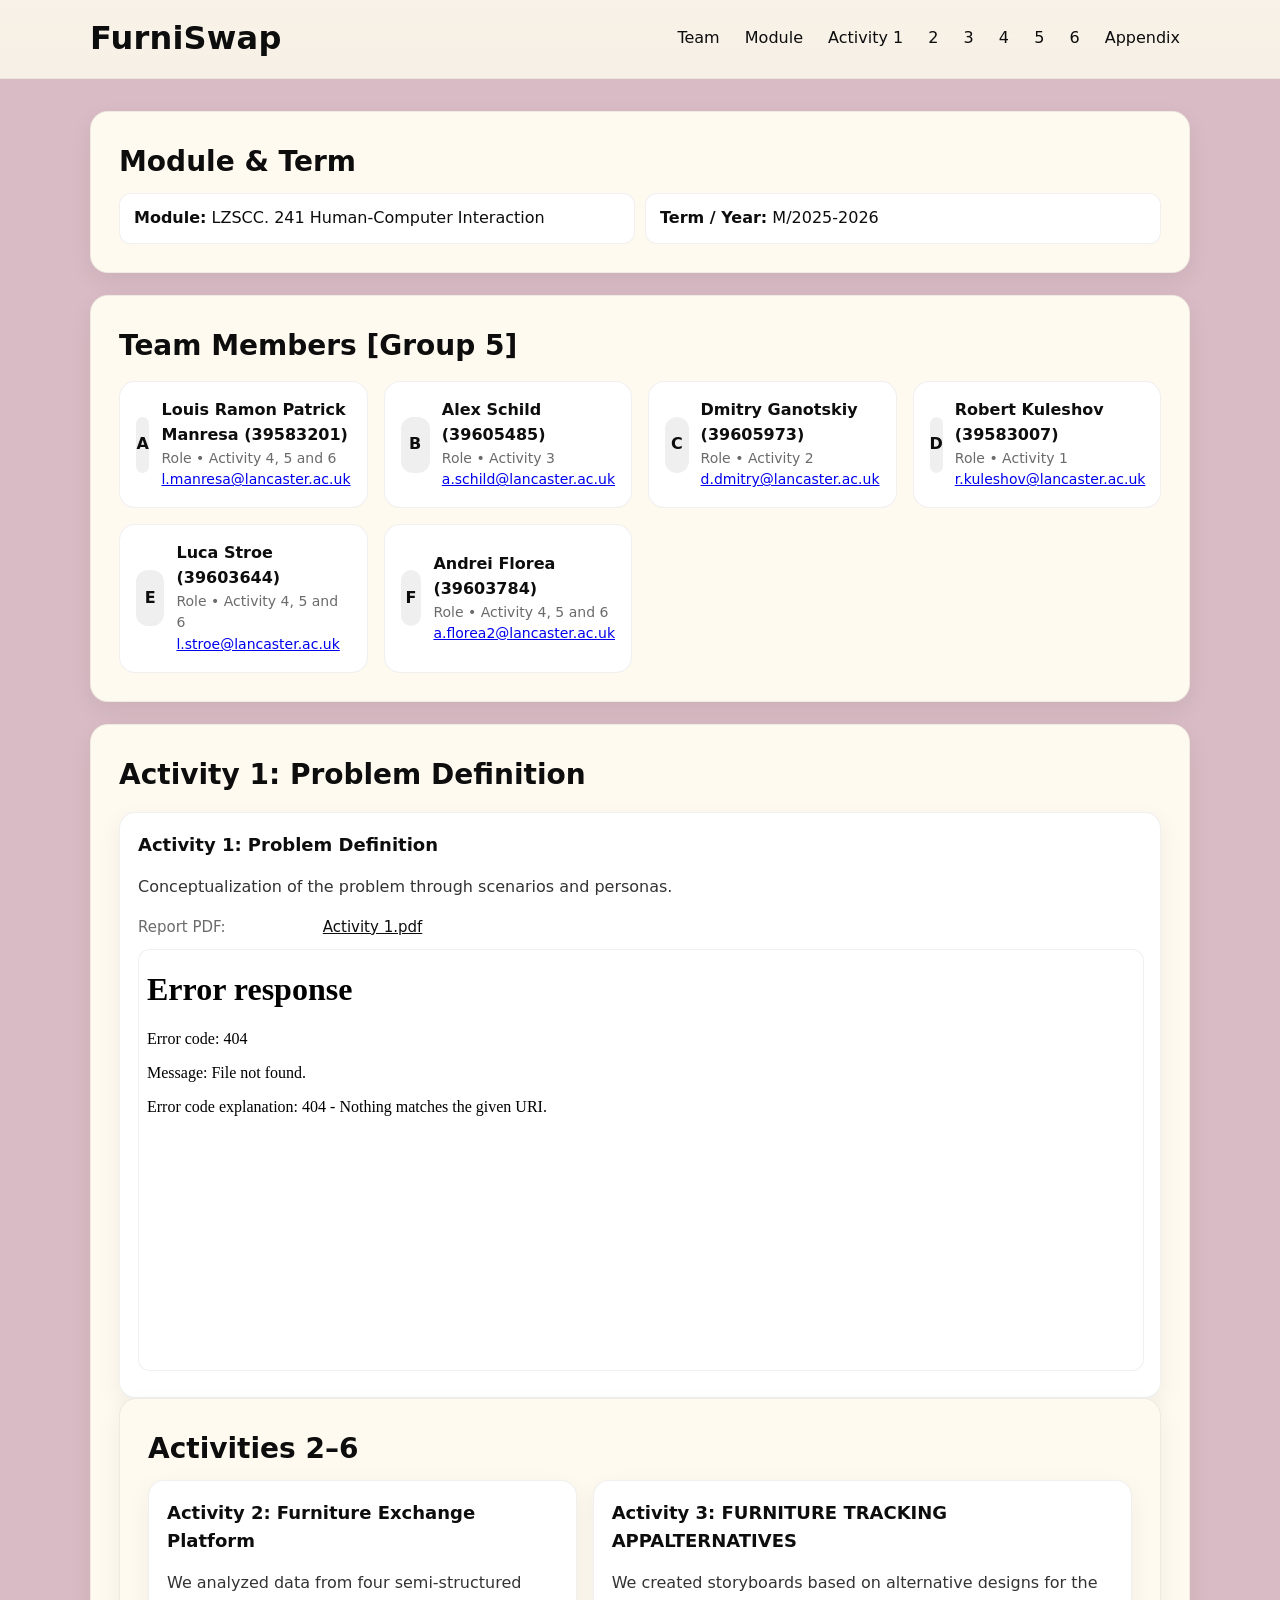
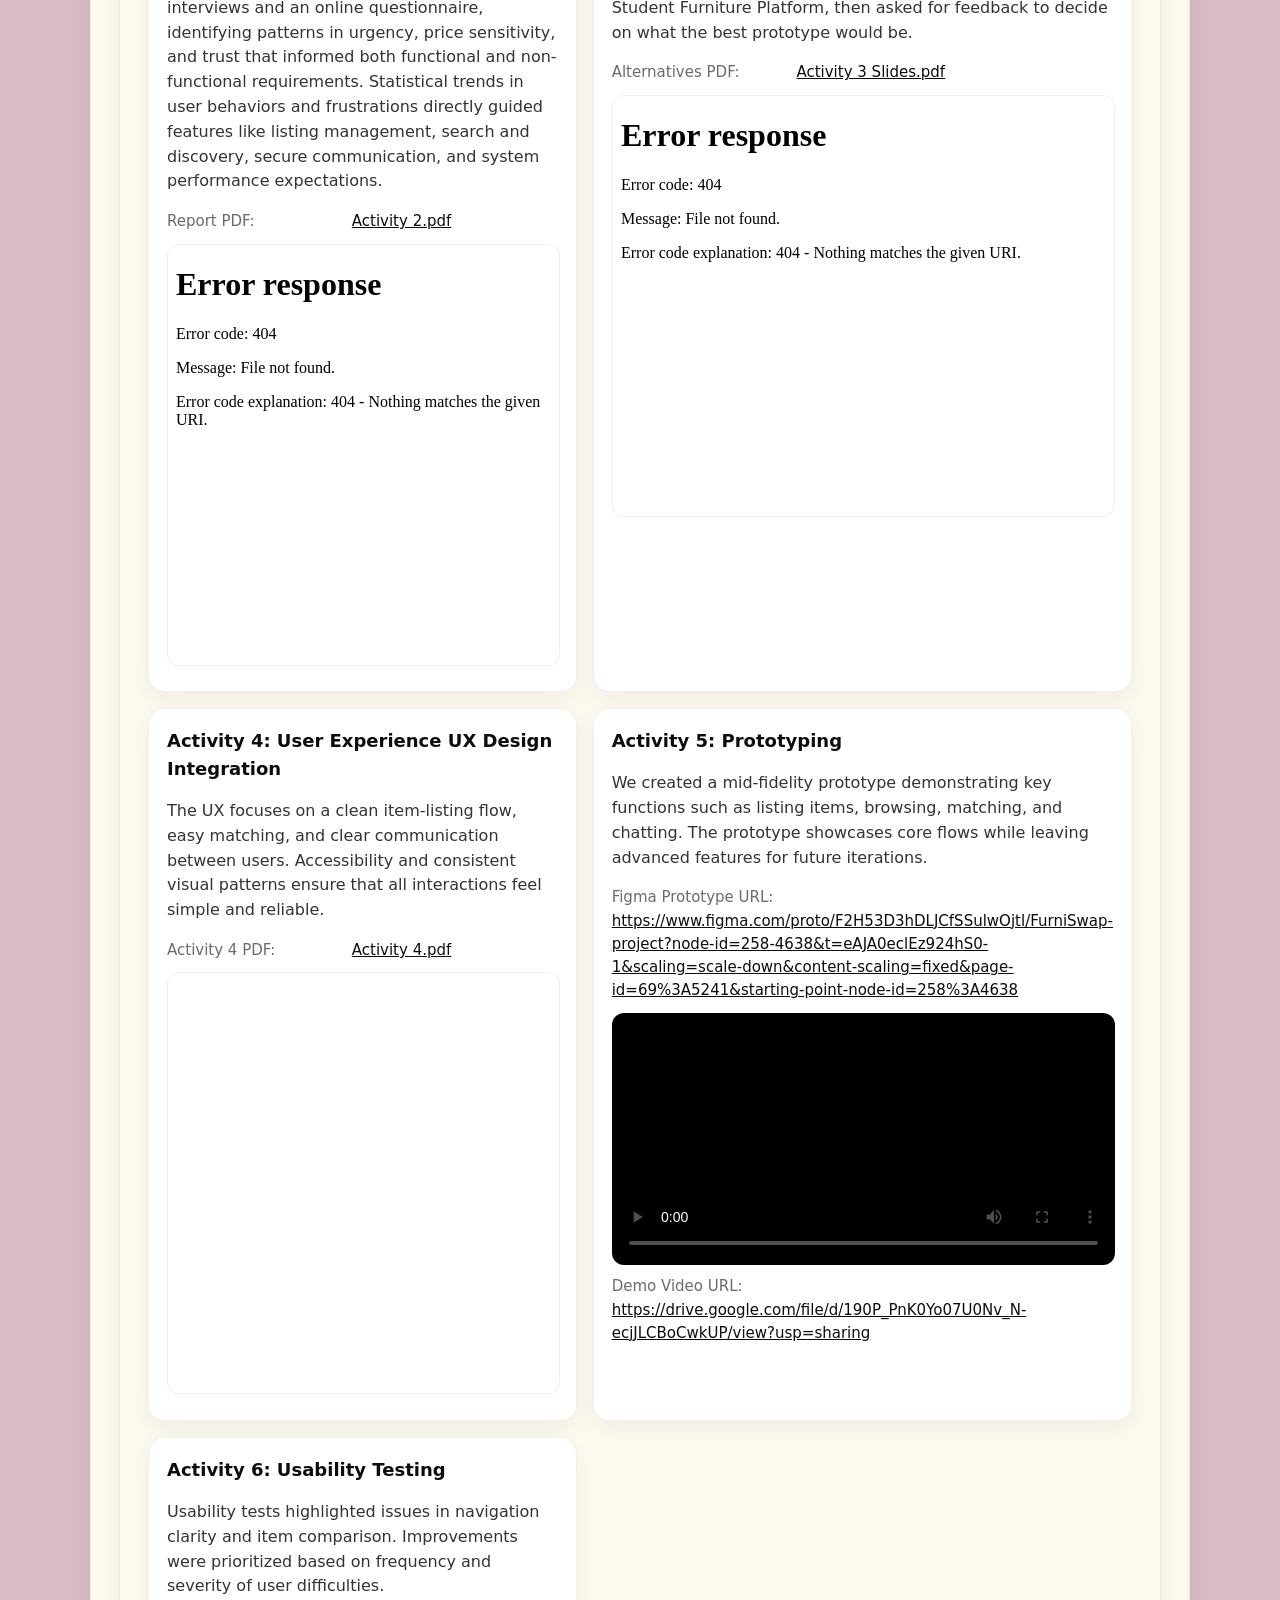
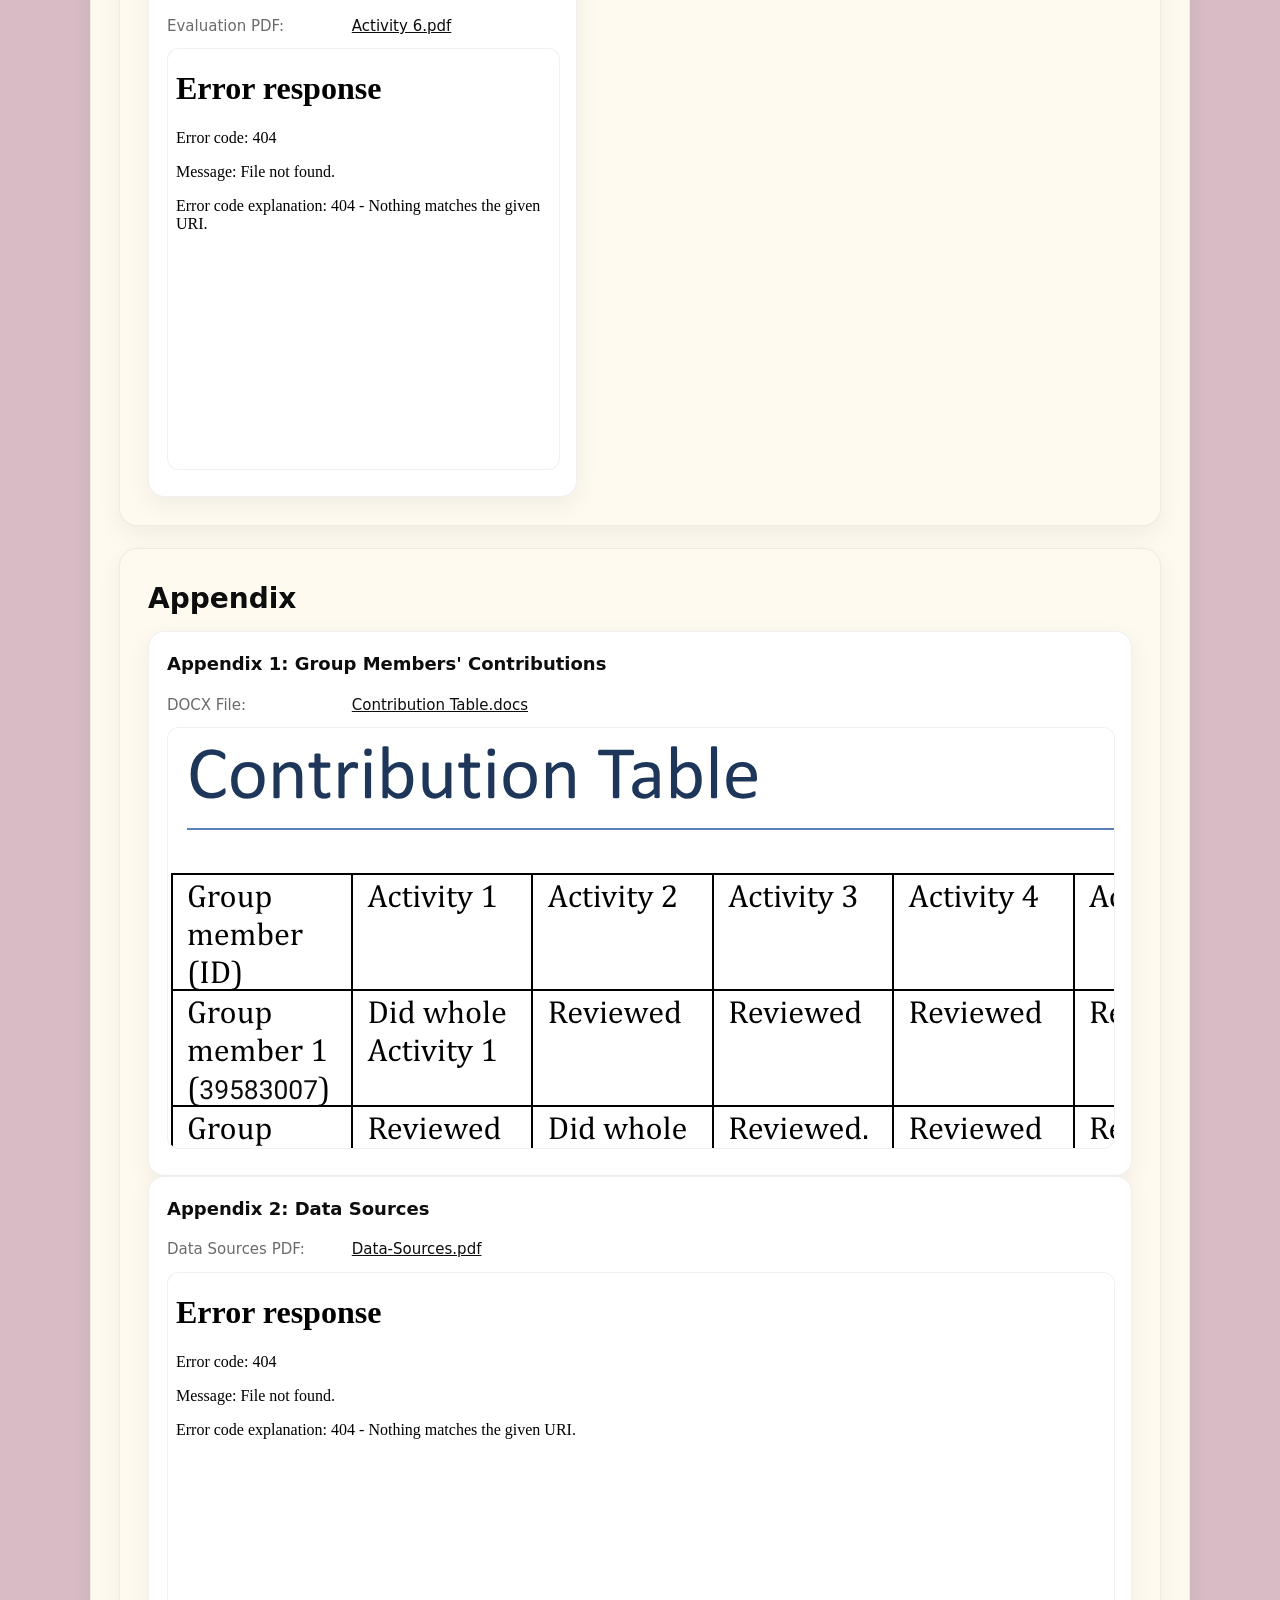
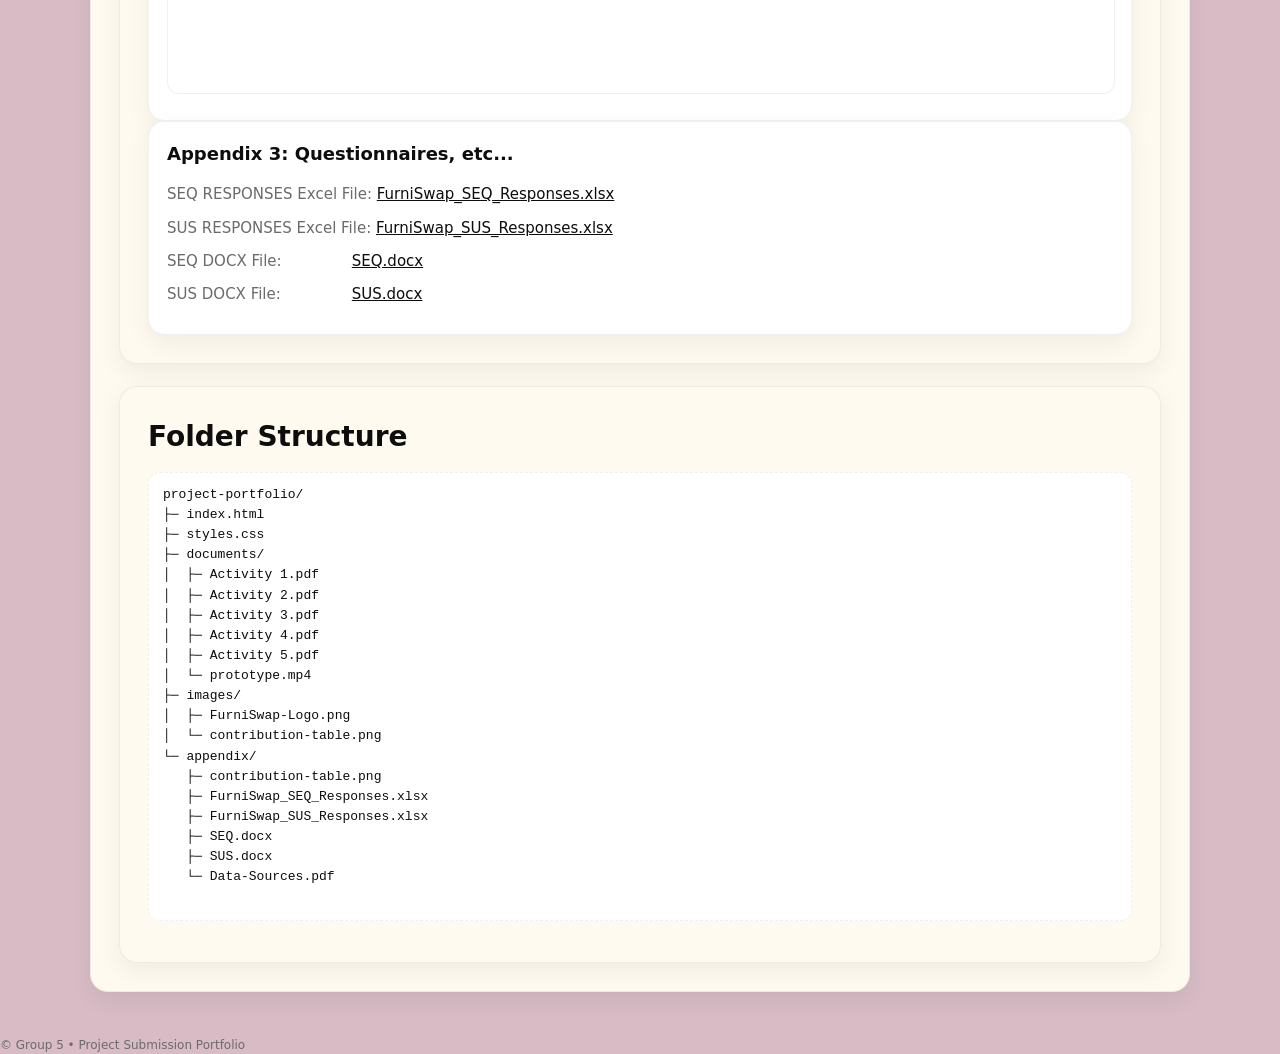
==== commit 756fdbfa: "Clean up notes section in index.html Removed unnecessary list items from the notes section." ====
--- a/index.html
+++ b/index.html
@@ -171,7 +171,7 @@
         <article class="card" id="appendix" aria-labelledby="appendix-heading">
           <h3 id="appendix-heading">Appendix 1: Group Members' Contributions</h3>
           <p class="desc"></p>
-          <div class="doc-link"><span class="label">Google Doc file:</span> <a href="https://docs.google.com/document/d/15z-AfM8EKtZV0IYHdzG4Hacgf56ZcZyP8tID8NtP6xc/edit?usp=sharing" target="_blank" rel="noopener">Contribution Table.docs</a></div>
+          <div class="doc-link"><span class="label">DOCX File:</span> <a href="https://docs.google.com/document/d/15z-AfM8EKtZV0IYHdzG4Hacgf56ZcZyP8tID8NtP6xc/edit?usp=sharing" target="_blank" rel="noopener">Contribution Table.docs</a></div>
           <div class="embed">
             <iframe title="Contribution Table PNG" src="images/contribution-table.png"></iframe>
           </div>
@@ -189,16 +189,16 @@
         <article class="card" id="appendix" aria-labelledby="appendix-heading">
           <h3 id="appendix-heading">Appendix 3: Questionnaires, etc...</h3>
           <p class="desc"></p>
-          <div class="doc-link"><span class="label">SEQ RESPONSES PDF:</span> <a href="appendix/FurniSwap_SEQ_Responses.xlsx" target="_blank" rel="noopener">FurniSwap_SEQ_Responses.xlsx</a></div>
+          <div class="doc-link"><span class="label">SEQ RESPONSES Excel File:</span> <a href="appendix/FurniSwap_SEQ_Responses.xlsx" target="_blank" rel="noopener">FurniSwap_SEQ_Responses.xlsx</a></div>
           <div class="embed">
           
-          <div class="doc-link"><span class="label">SUS RESPONSES PDF:</span> <a href="appendix/FurniSwap_SUS_Responses.xlsx" target="_blank" rel="noopener">FurniSwap_SUS_Responses.xlsx</a></div>
+          <div class="doc-link"><span class="label">SUS RESPONSES Excel File:</span> <a href="appendix/FurniSwap_SUS_Responses.xlsx" target="_blank" rel="noopener">FurniSwap_SUS_Responses.xlsx</a></div>
           <div class="embed">
           
-          <div class="doc-link"><span class="label">SEQ PDF:</span> <a href="appendix/SEQ.docx" target="_blank" rel="noopener">SEQ.docx</a></div>
+          <div class="doc-link"><span class="label">SEQ DOCX File:</span> <a href="appendix/SEQ.docx" target="_blank" rel="noopener">SEQ.docx</a></div>
           <div class="embed">
           
-          <div class="doc-link"><span class="label">SUS PDF:</span> <a href="appendix/SUS.docx" target="_blank" rel="noopener">SUS.docx</a></div>
+          <div class="doc-link"><span class="label">SUS DOCX File:</span> <a href="appendix/SUS.docx" target="_blank" rel="noopener">SUS.docx</a></div>
           <div class="embed">
         </article>
         </div>
@@ -207,10 +207,6 @@
     <!-- Notes -->
     <section class="section" aria-labelledby="notes-heading">
       <h2 id="notes-heading">Folder Structure</h2>
-      <ul>
-        <li>Place PDFs inside <code>/documents/</code> and images (e.g., poster thumbnails) inside <code>/images/</code>.</li>
-        <li>Replace example file names and URLs with your actual assets.</li>
-      </ul>
       <pre class="folder-structure" aria-label="folder structure">
 project-portfolio/
 ├─ index.html
@@ -237,7 +233,7 @@
   </main>
 
   <footer>
-    <p class="small">© Your Team • Project Submission Portfolio</p>
+    <p class="small">© Group 5 • Project Submission Portfolio</p>
   </footer>
 </body>
 </html>
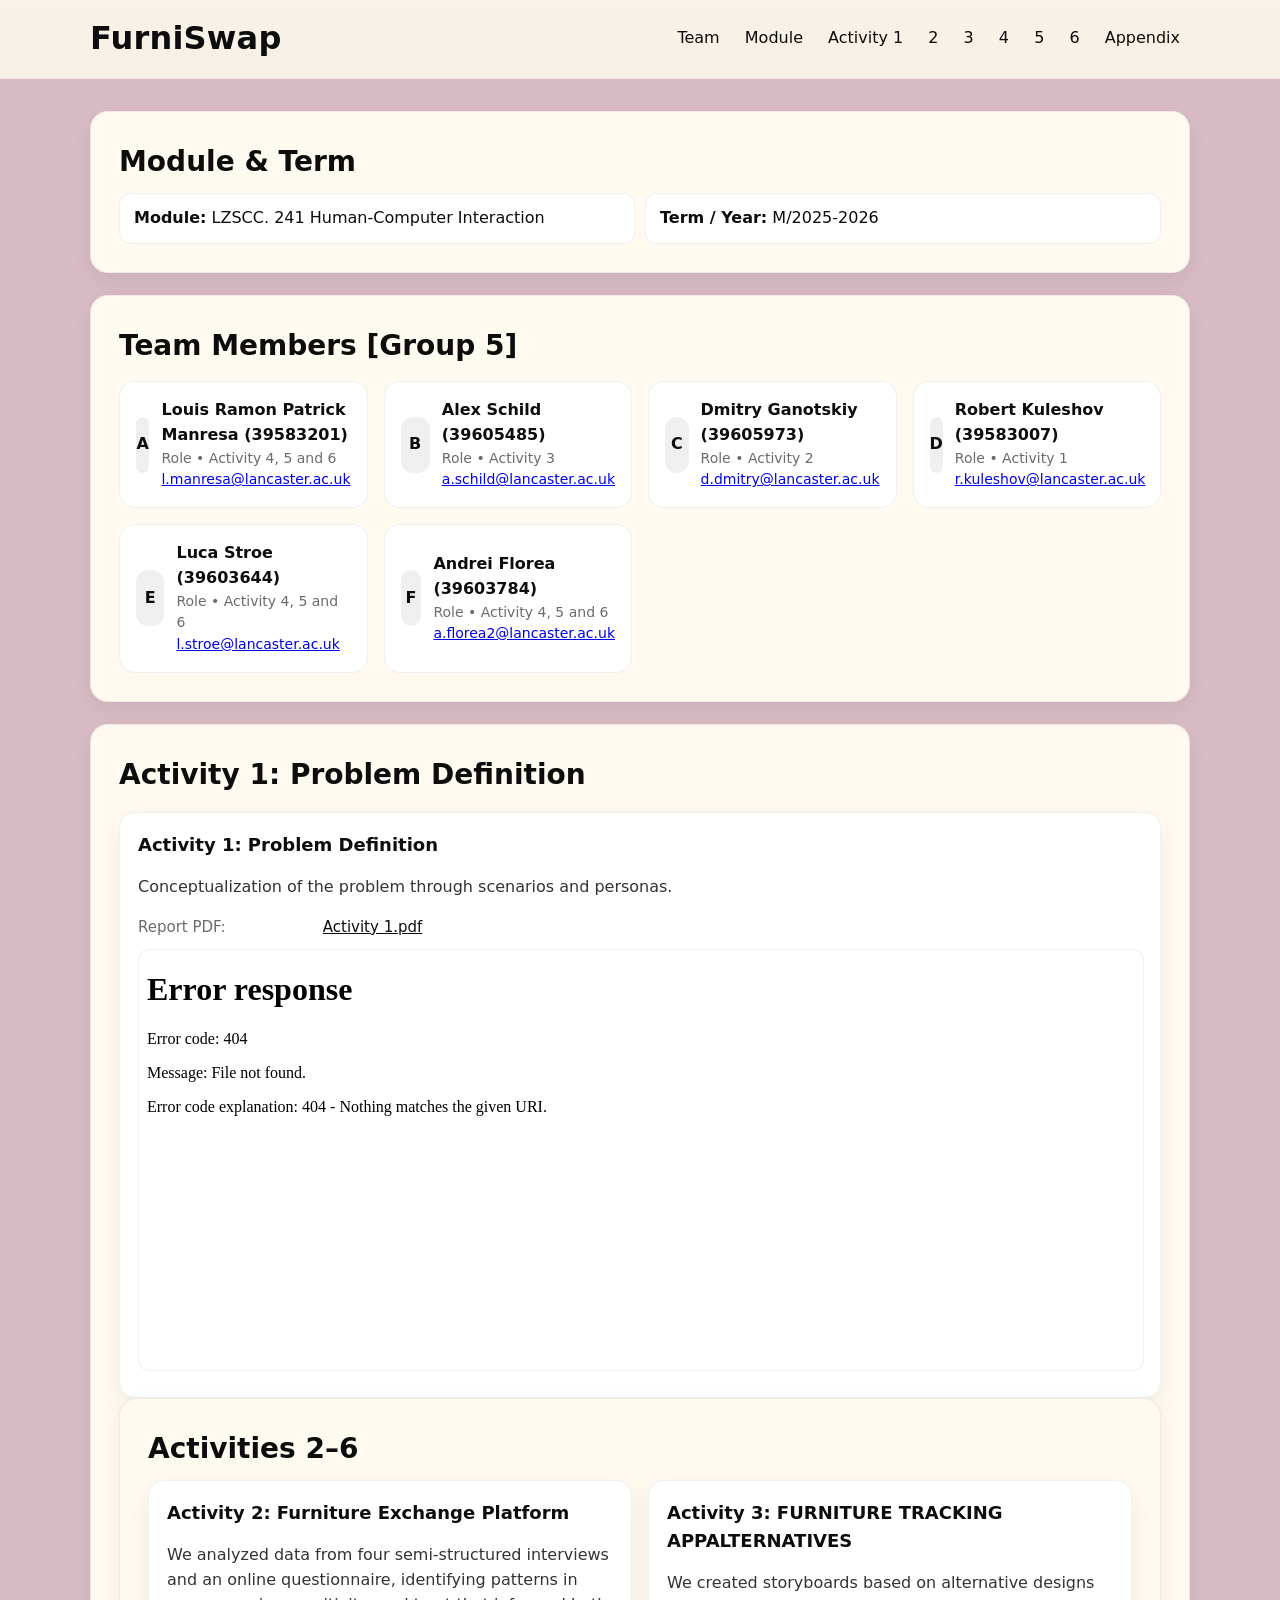
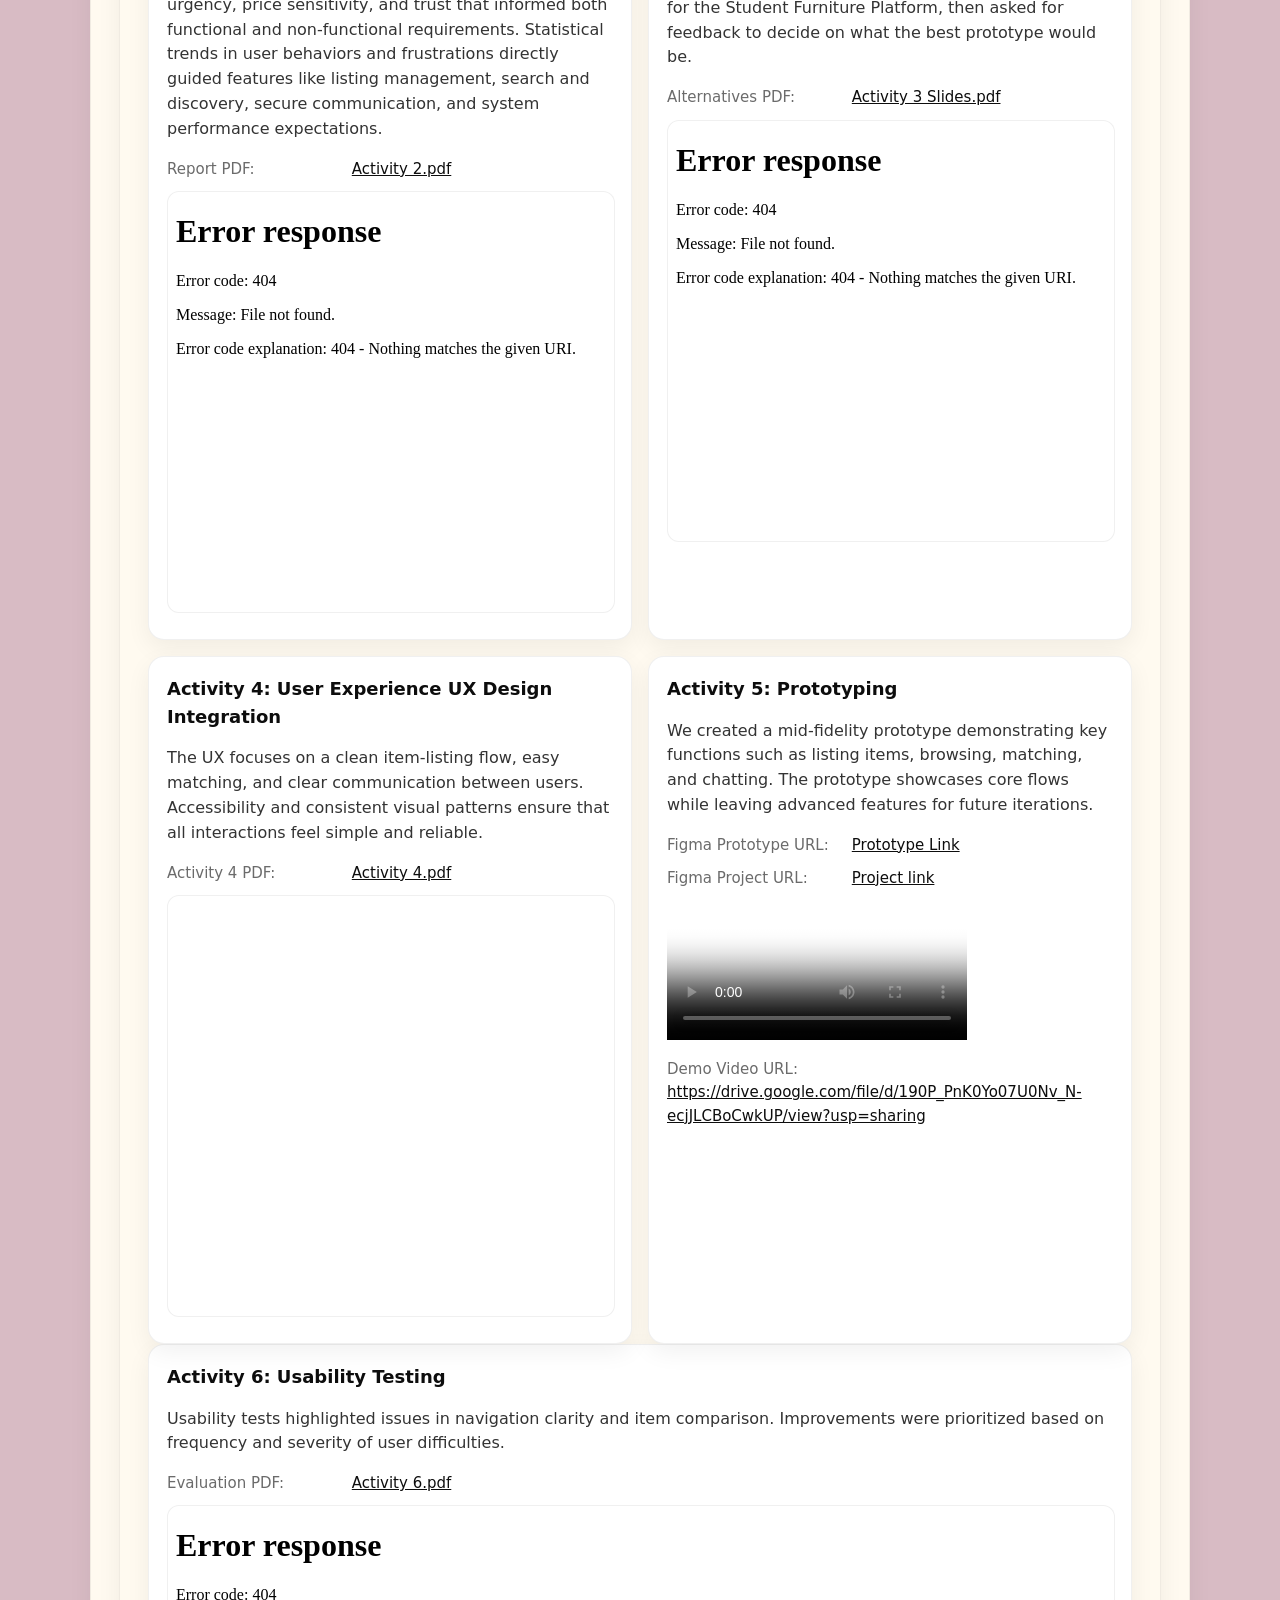
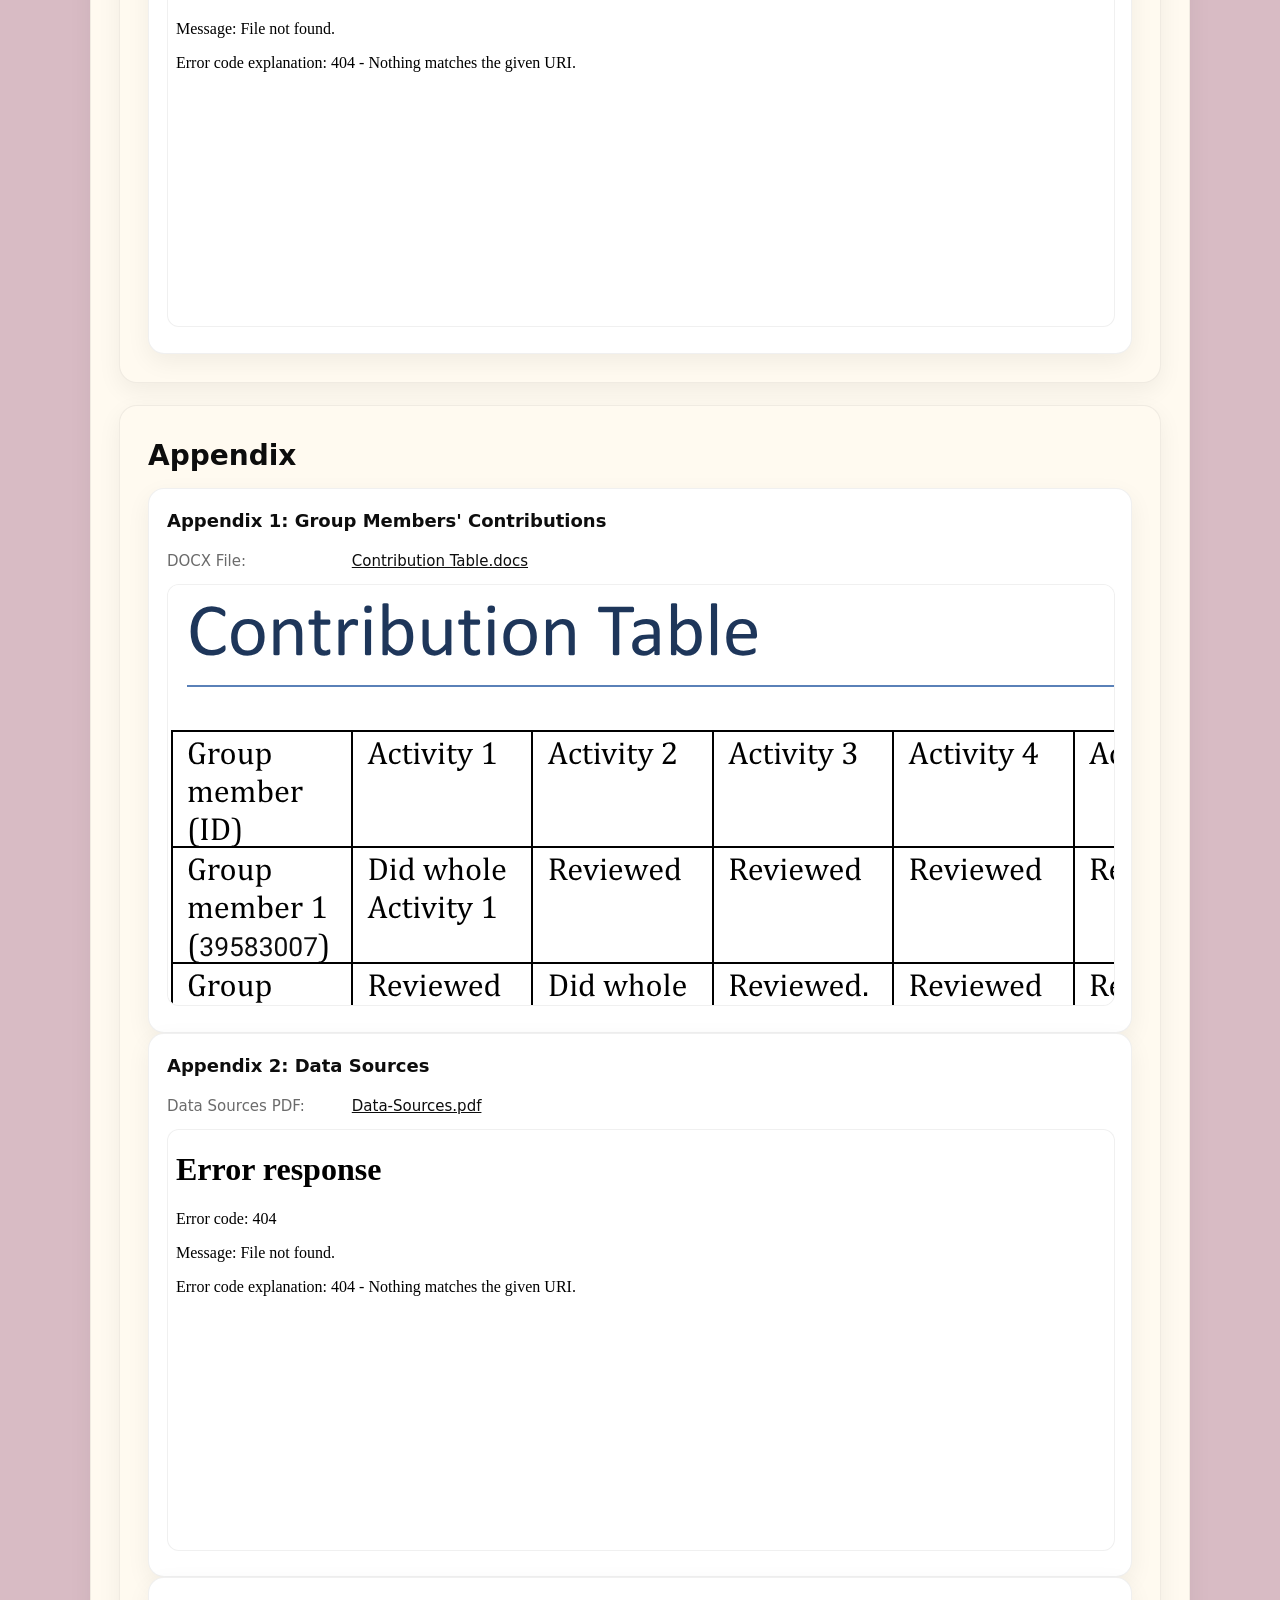
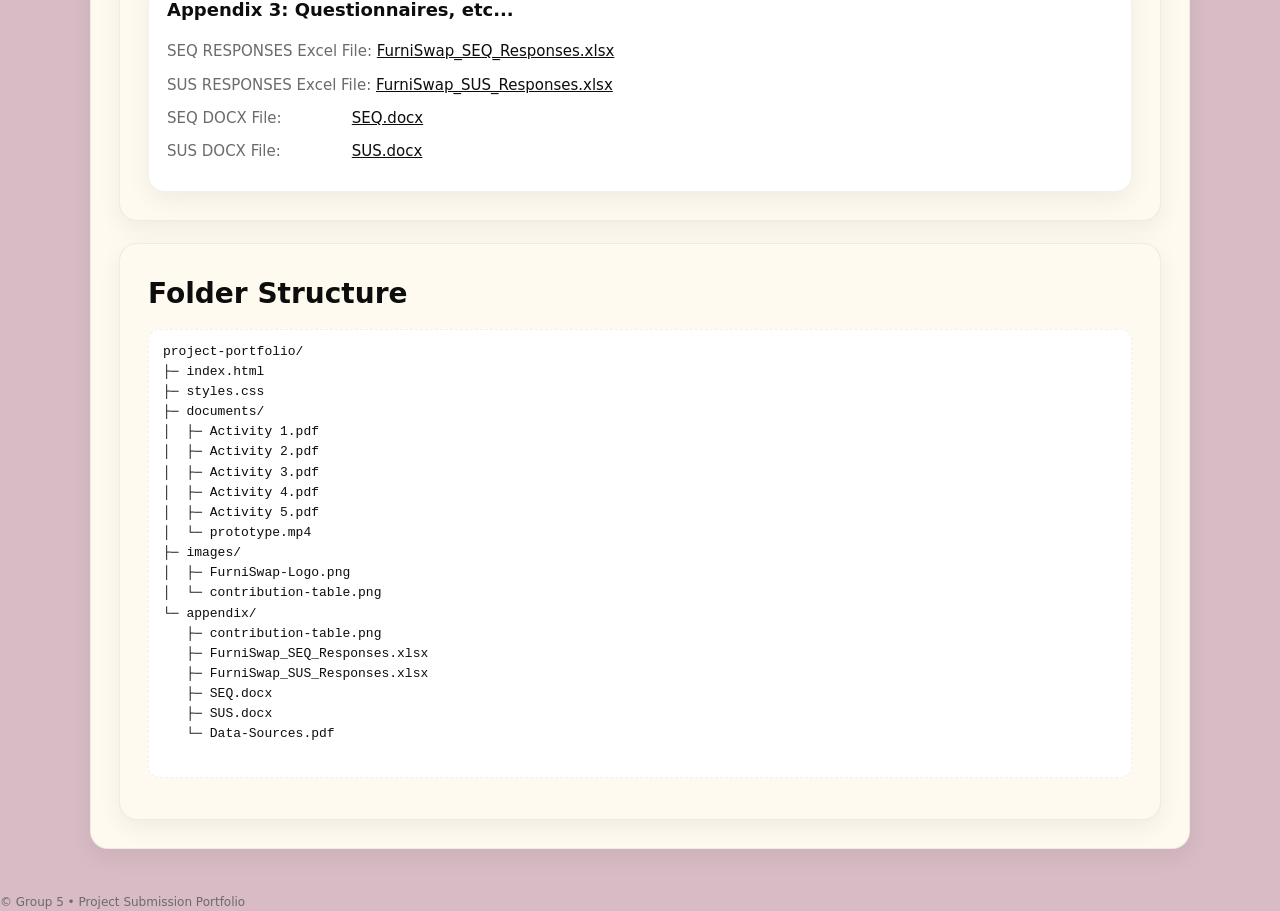
==== commit 5b5e0ece: "Fix HTML structure by removing unnecessary div" ====
--- a/index.html
+++ b/index.html
@@ -140,13 +140,12 @@
         <article class="card" id="act5" aria-labelledby="act5-heading">
           <h3 id="act5-heading">Activity 5: Prototyping</h3>
           <p class="desc">We created a mid-fidelity prototype demonstrating key functions such as listing items, browsing, matching, and chatting. The prototype showcases core flows while leaving advanced features for future iterations.</p>
-          <div class="doc-link"><span class="label">Figma Prototype URL:</span> <a href="https://www.figma.com/proto/F2H53D3hDLJCfSSulwOjtl/FurniSwap-project?node-id=258-4638&t=eAJA0eclEz924hS0-1&scaling=scale-down&content-scaling=fixed&page-id=69%3A5241&starting-point-node-id=258%3A4638" target="_blank" rel="noopener">https://www.figma.com/proto/F2H53D3hDLJCfSSulwOjtl/FurniSwap-project?node-id=258-4638&t=eAJA0eclEz924hS0-1&scaling=scale-down&content-scaling=fixed&page-id=69%3A5241&starting-point-node-id=258%3A4638</a></div>
-
+          <div class="doc-link"><span class="label">Figma Prototype URL:</span> <a href="https://www.figma.com/proto/F2H53D3hDLJCfSSulwOjtl/FurniSwap-project?node-id=258-4638&t=eAJA0eclEz924hS0-1&scaling=scale-down&content-scaling=fixed&page-id=69%3A5241&starting-point-node-id=258%3A4638" target="_blank" rel="noopener">Prototype Link</a></div>
+          <div class="doc-link"><span class="label">Figma Project URL:</span> <a href="https://www.figma.com/design/F2H53D3hDLJCfSSulwOjtl/FurniSwap-project?node-id=69-5241&t=J7M9zj6vl4QYsPZk-1" target="_blank" rel="noopener">Project link</a></div
           <div class="video-frame">
             <video controls preload="metadata" src="documents/prototype.mp4" poster="images/video-poster.jpg"></video>
-          </div>
-
           <div class="doc-link"><span class="label">Demo Video URL:</span> <a href="https://drive.google.com/file/d/190P_PnK0Yo07U0Nv_N-ecjJLCBoCwkUP/view?usp=sharing" target="_blank" rel="noopener">https://drive.google.com/file/d/190P_PnK0Yo07U0Nv_N-ecjJLCBoCwkUP/view?usp=sharing</a></div>
+          </div>
         </article>
 
         <!-- Activity 6 -->
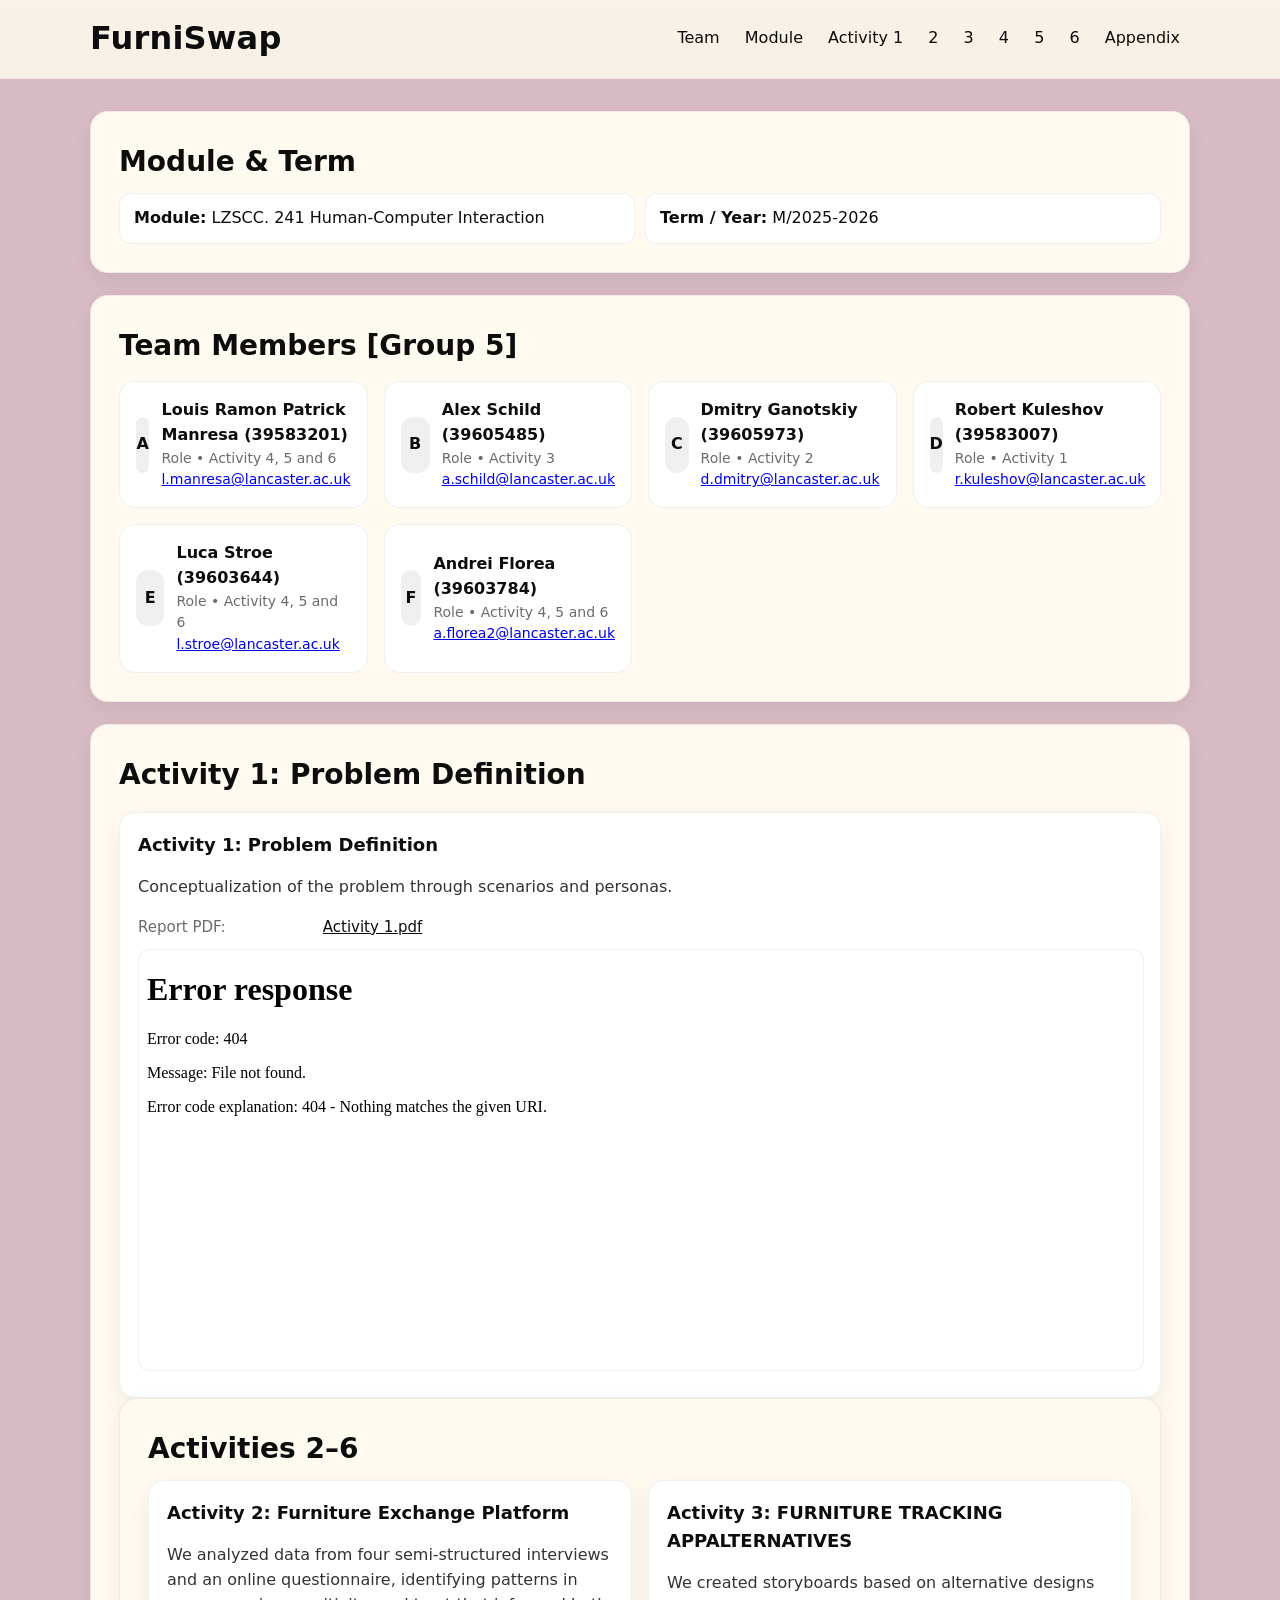
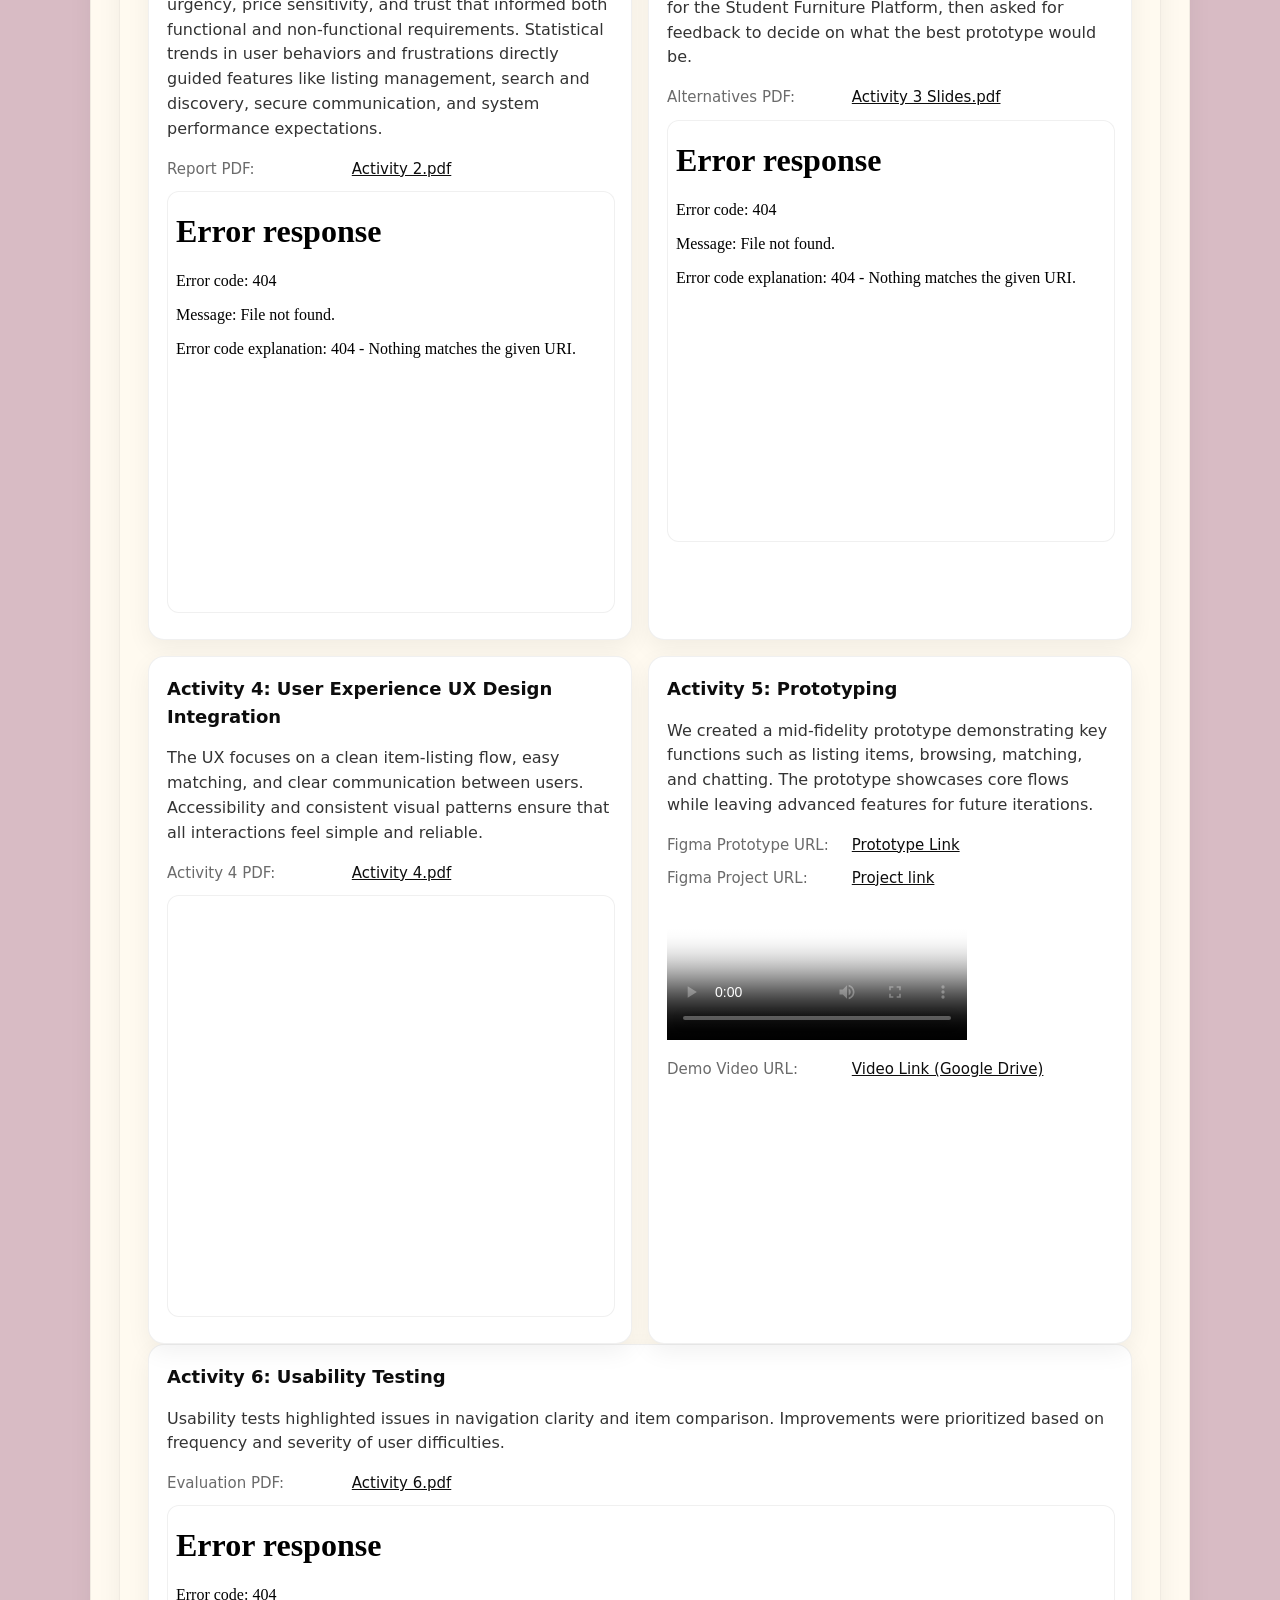
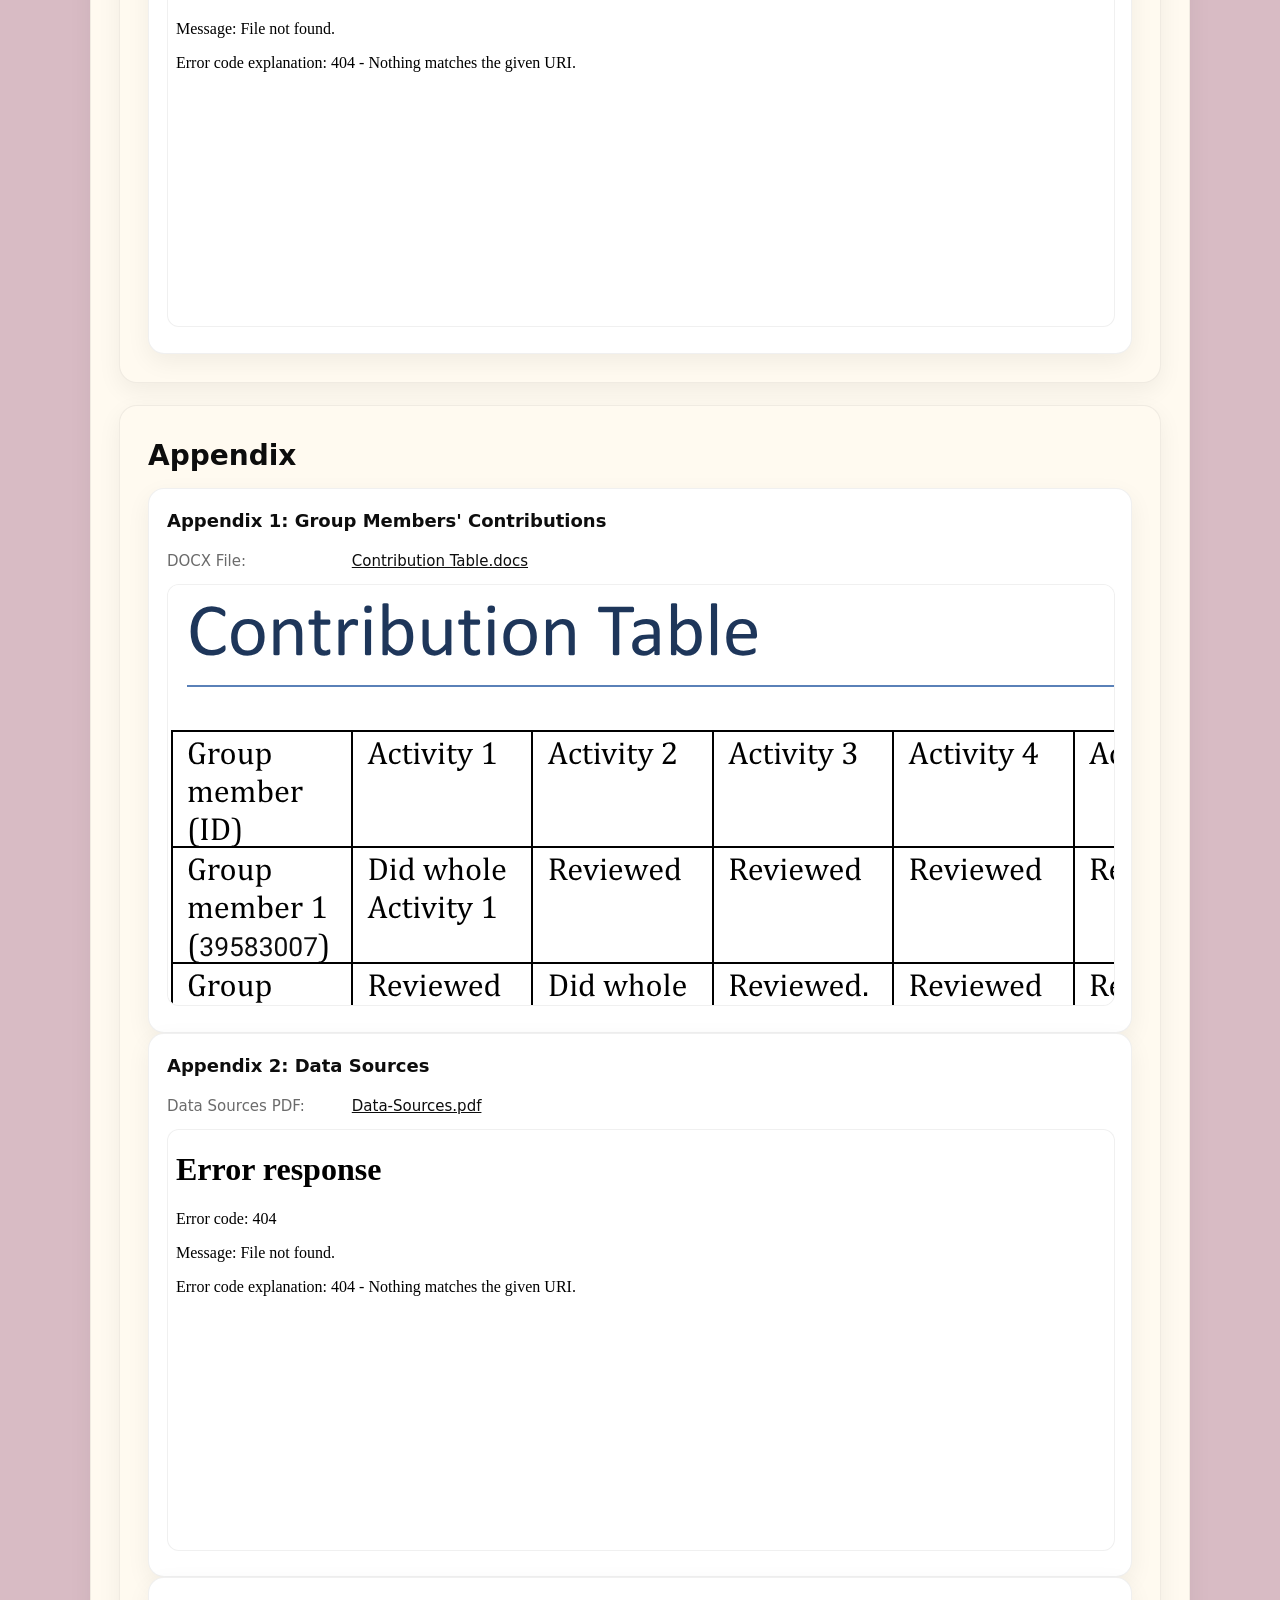
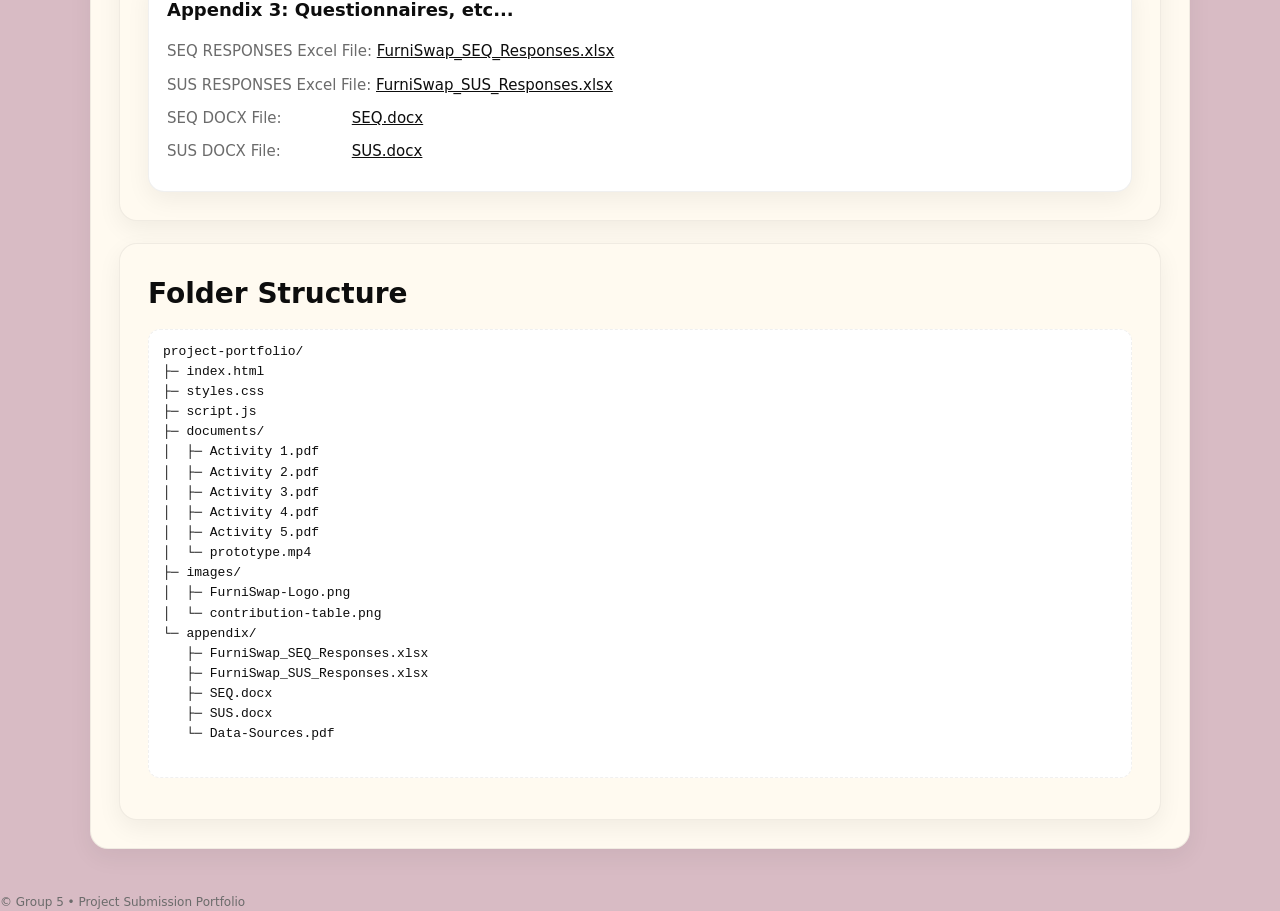
==== commit 731a2593: "Update index.html" ====
--- a/index.html
+++ b/index.html
@@ -144,7 +144,7 @@
           <div class="doc-link"><span class="label">Figma Project URL:</span> <a href="https://www.figma.com/design/F2H53D3hDLJCfSSulwOjtl/FurniSwap-project?node-id=69-5241&t=J7M9zj6vl4QYsPZk-1" target="_blank" rel="noopener">Project link</a></div
           <div class="video-frame">
             <video controls preload="metadata" src="documents/prototype.mp4" poster="images/video-poster.jpg"></video>
-          <div class="doc-link"><span class="label">Demo Video URL:</span> <a href="https://drive.google.com/file/d/190P_PnK0Yo07U0Nv_N-ecjJLCBoCwkUP/view?usp=sharing" target="_blank" rel="noopener">https://drive.google.com/file/d/190P_PnK0Yo07U0Nv_N-ecjJLCBoCwkUP/view?usp=sharing</a></div>
+          <div class="doc-link"><span class="label">Demo Video URL:</span> <a href="https://drive.google.com/file/d/190P_PnK0Yo07U0Nv_N-ecjJLCBoCwkUP/view?usp=sharing" target="_blank" rel="noopener">Video Link (Google Drive)</a></div>
           </div>
         </article>
 
@@ -210,6 +210,7 @@
 project-portfolio/
 ├─ index.html
 ├─ styles.css
+├─ script.js
 ├─ documents/
 │  ├─ Activity 1.pdf
 │  ├─ Activity 2.pdf
@@ -221,7 +222,6 @@
 │  ├─ FurniSwap-Logo.png        
 │  └─ contribution-table.png  
 └─ appendix/
-   ├─ contribution-table.png
    ├─ FurniSwap_SEQ_Responses.xlsx
    ├─ FurniSwap_SUS_Responses.xlsx
    ├─ SEQ.docx
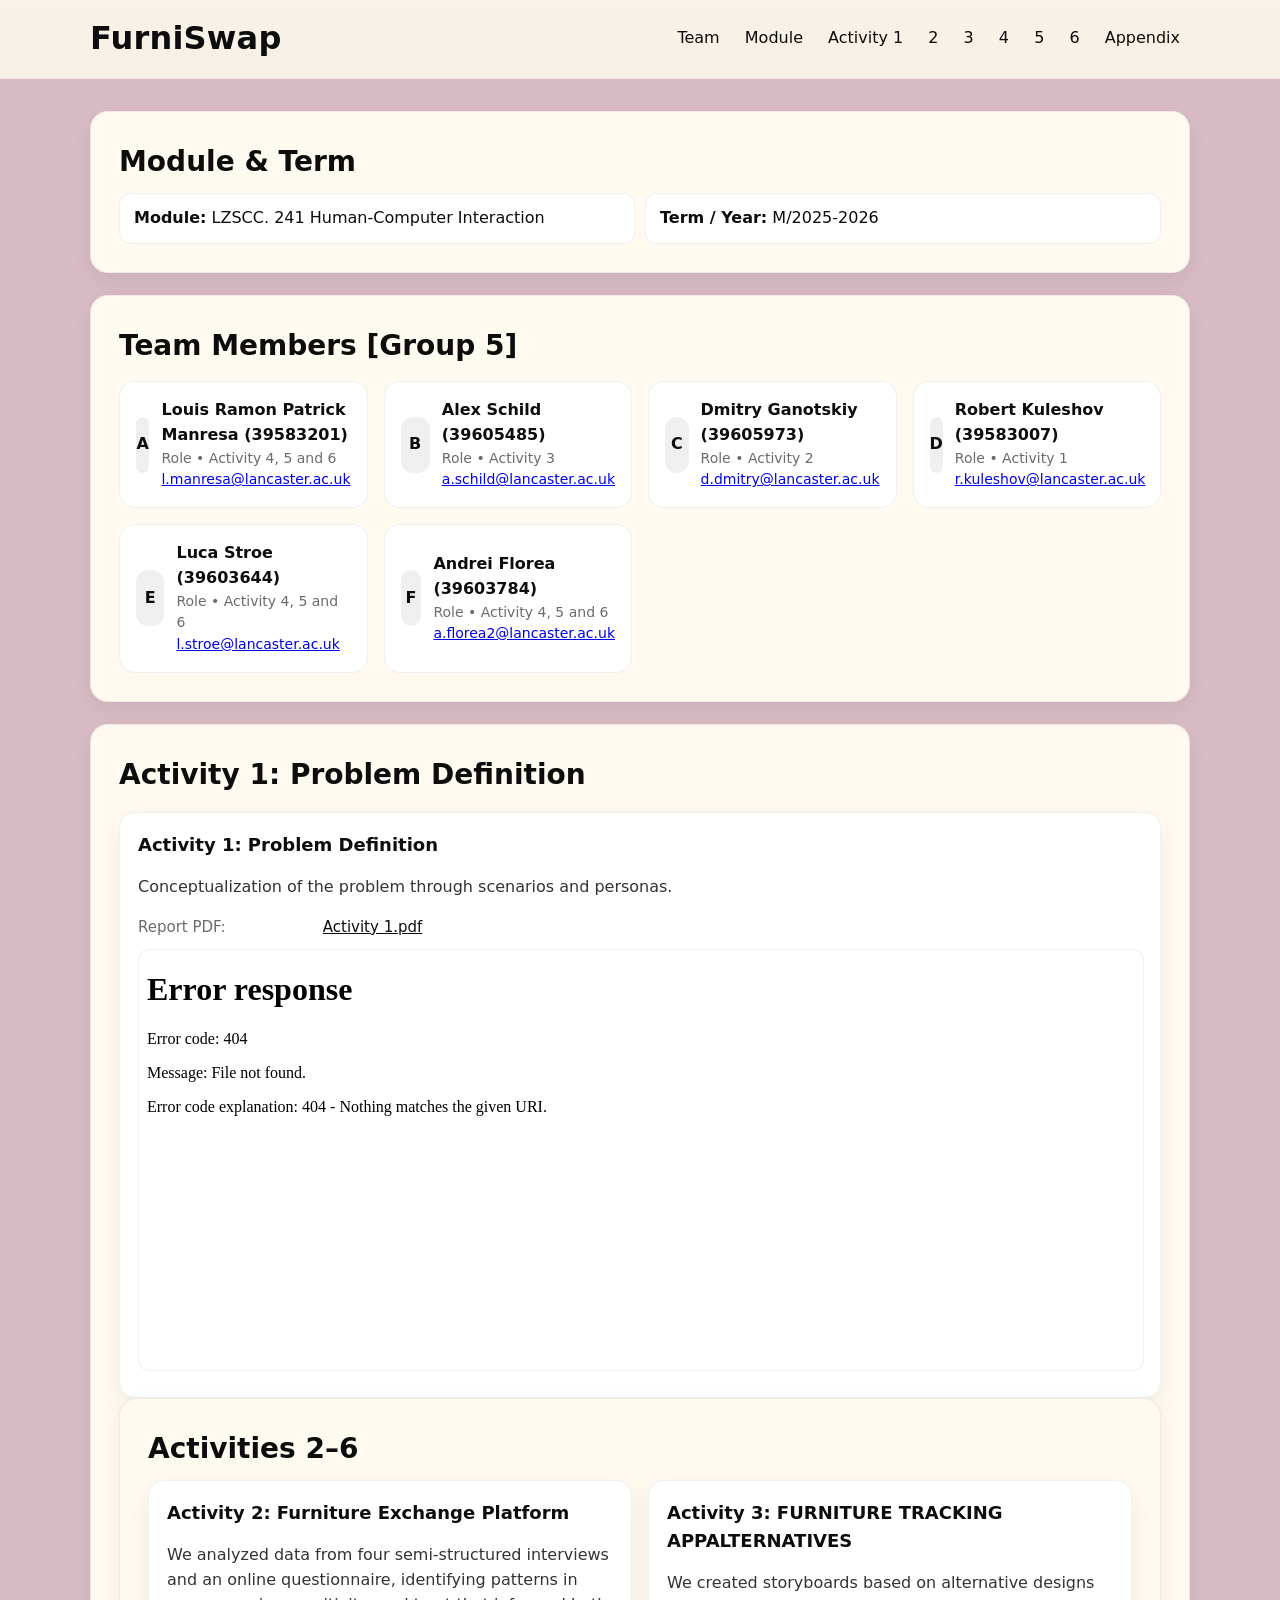
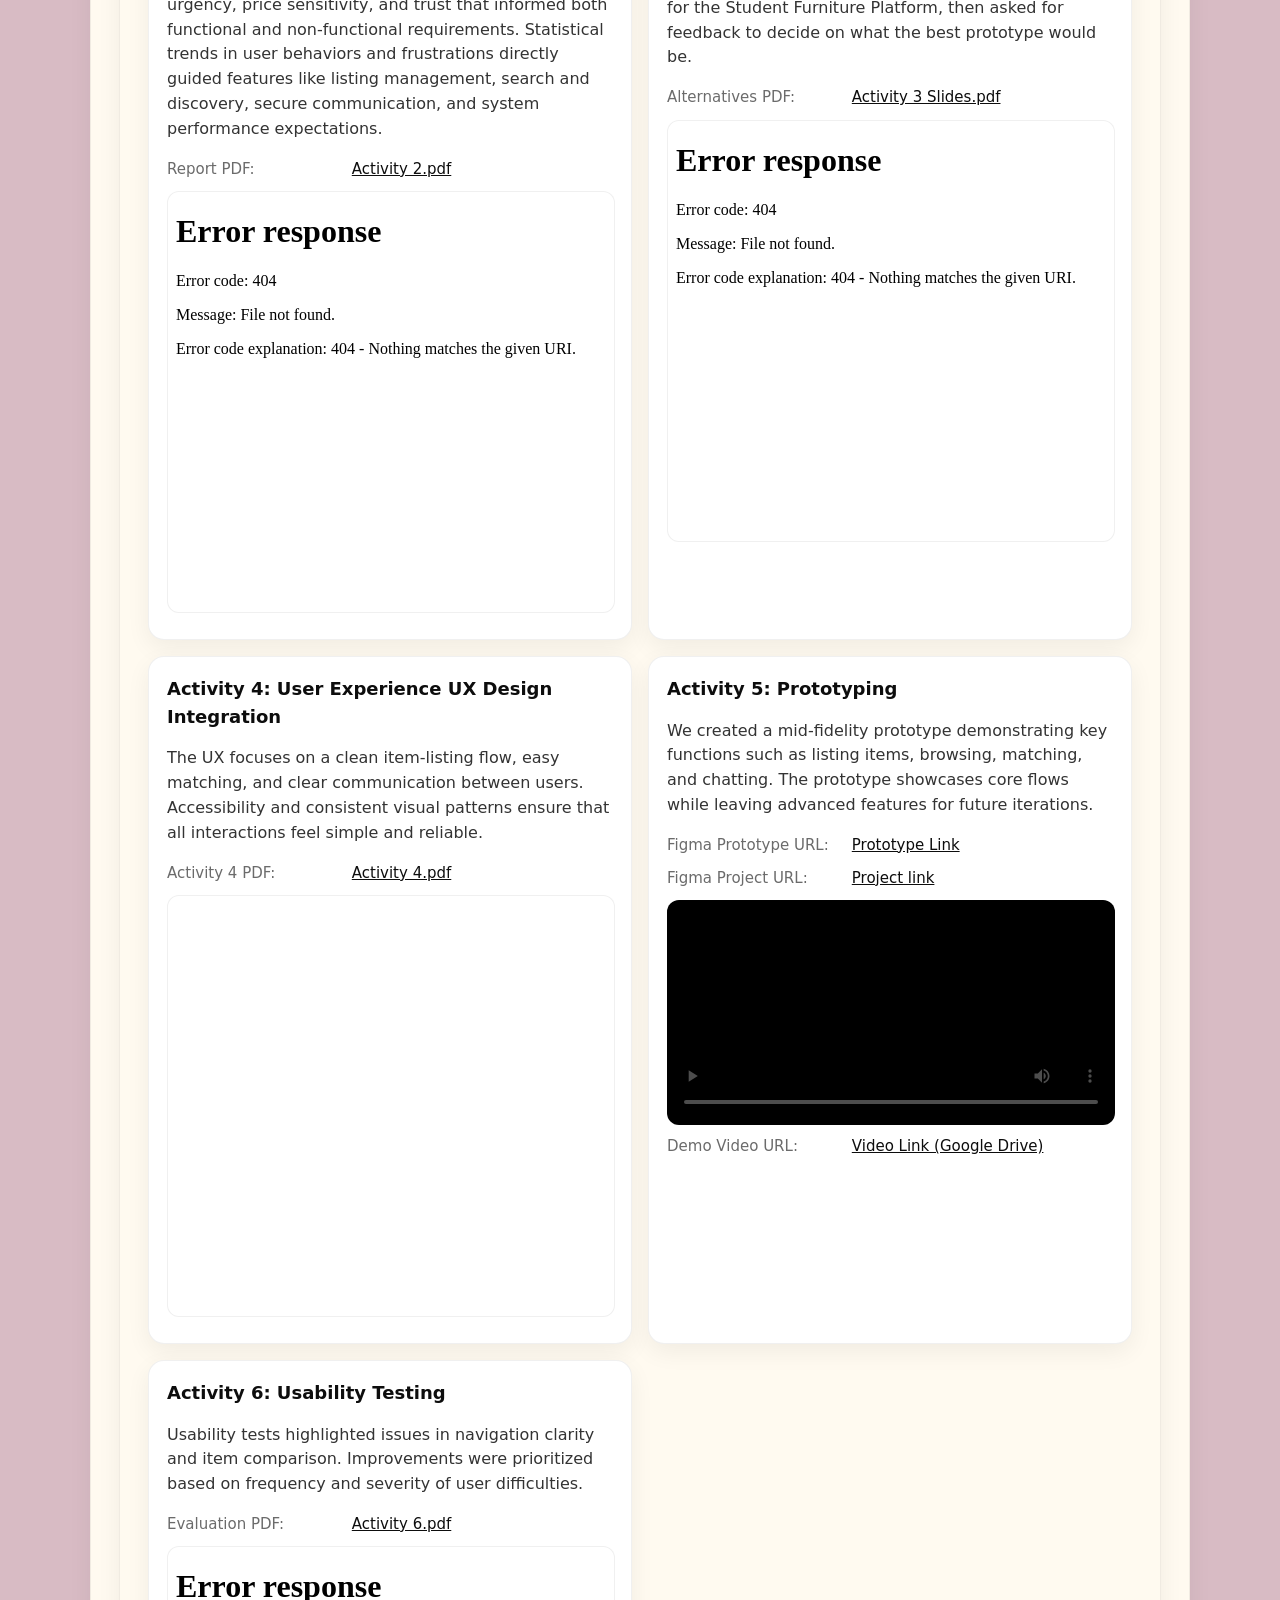
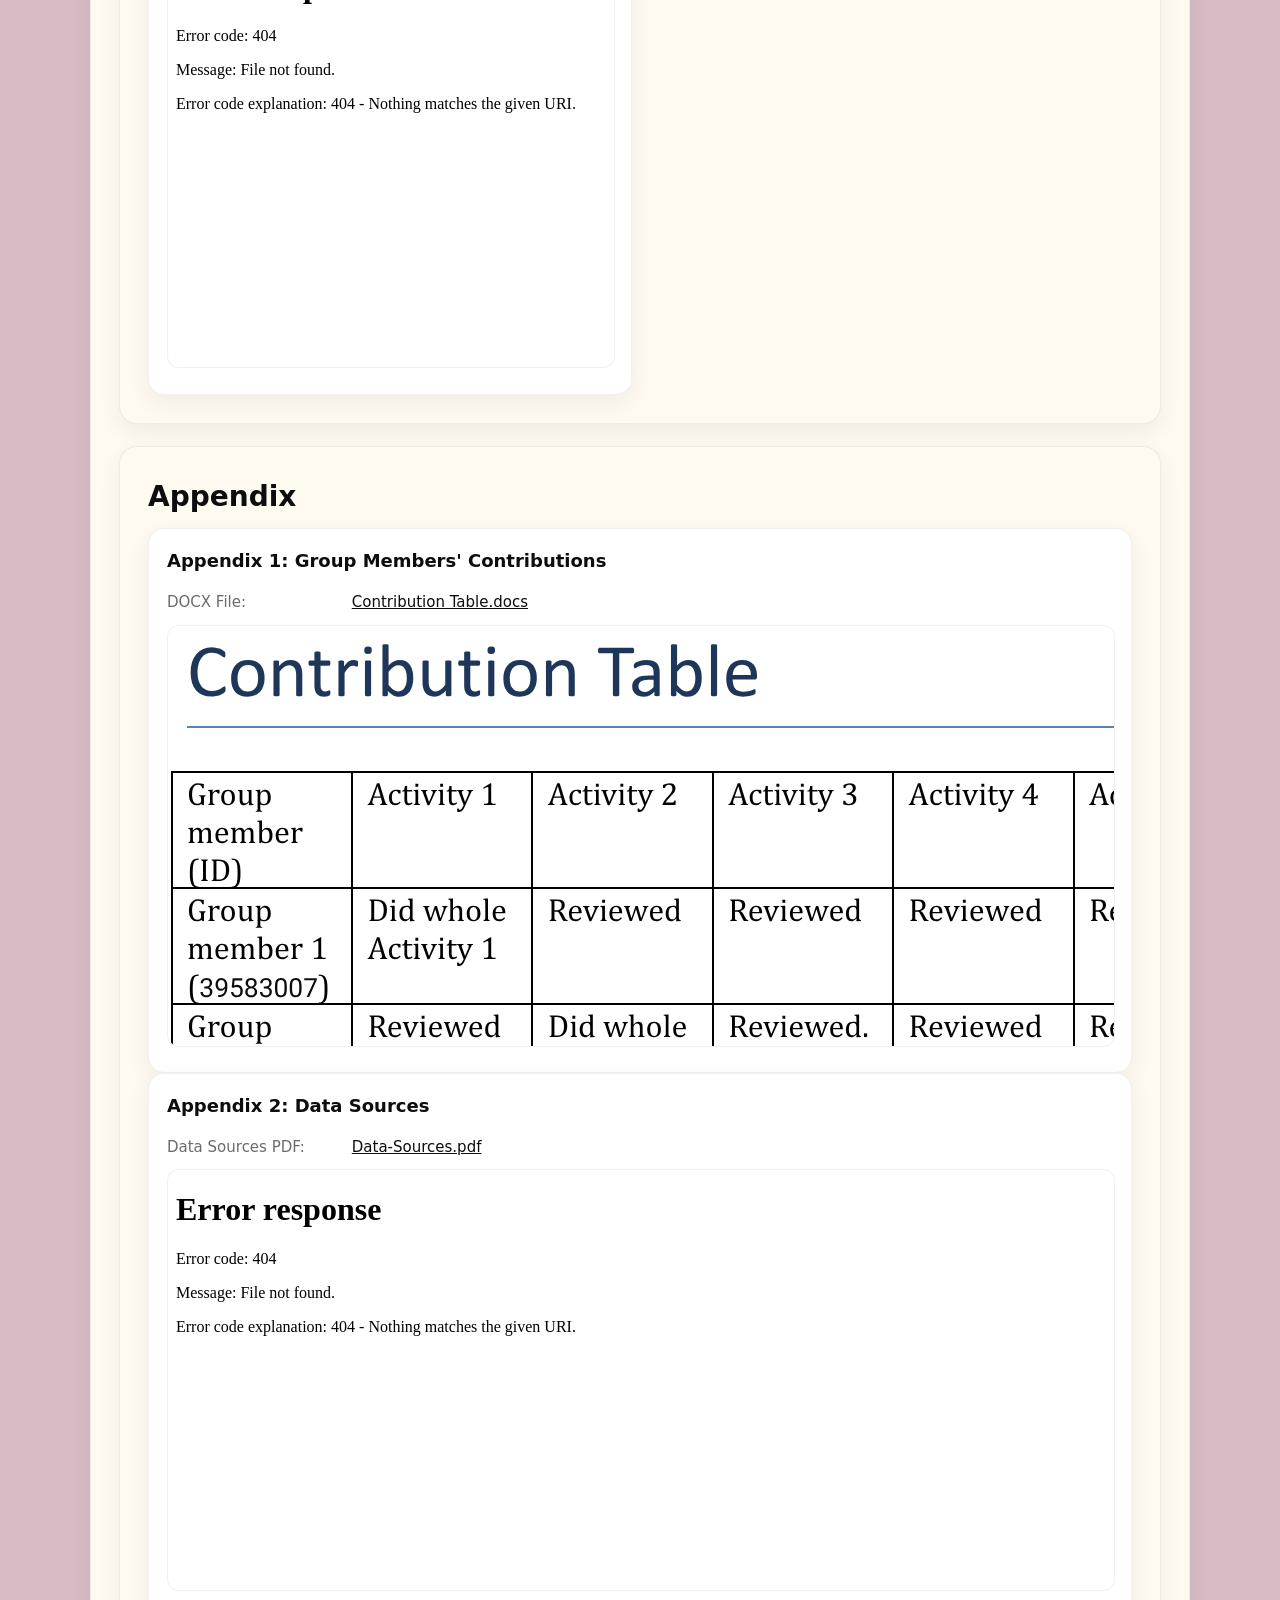
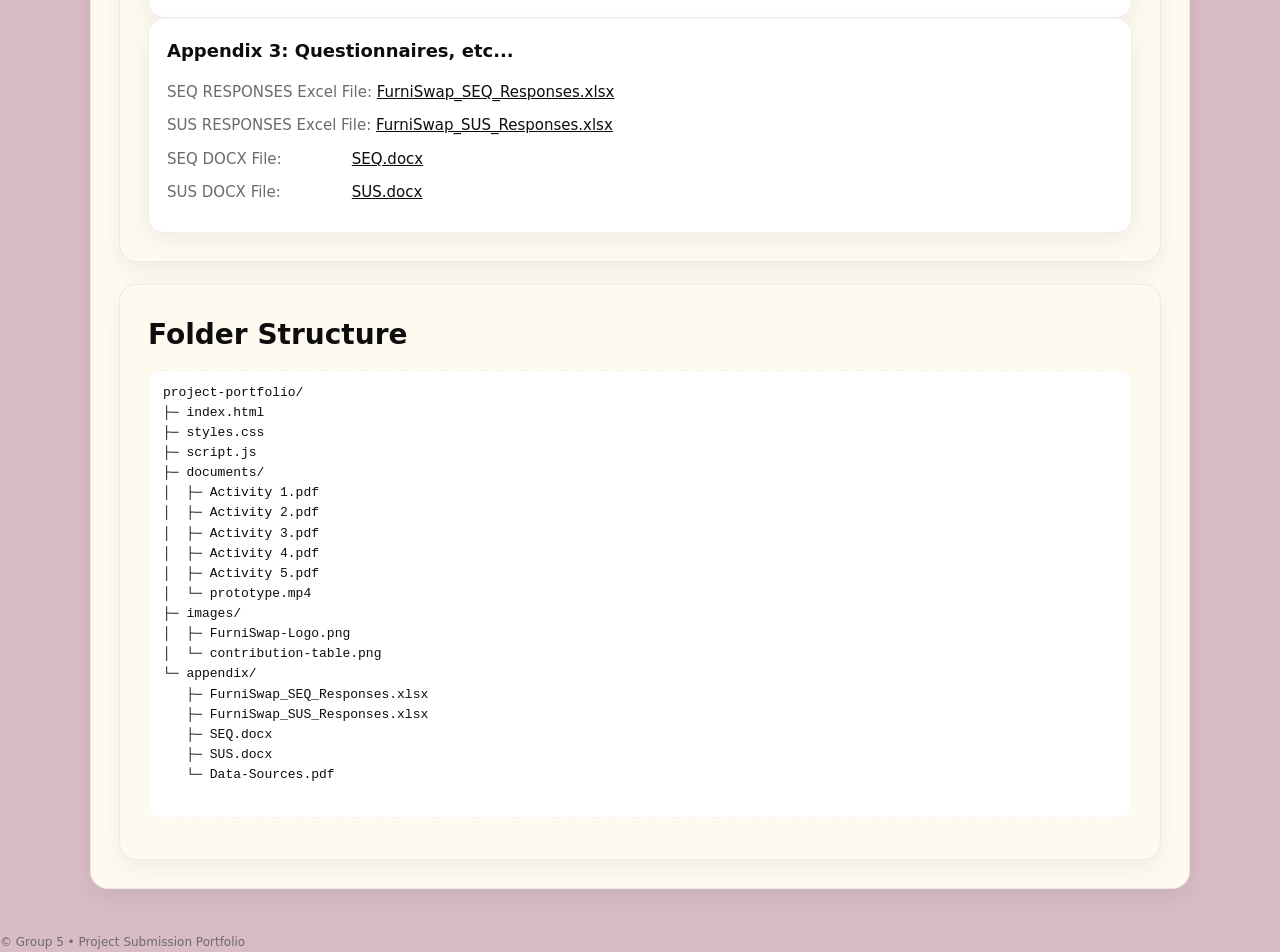
==== commit a78e9367: "fix demo video link" ====
--- a/index.html
+++ b/index.html
@@ -141,11 +141,11 @@
           <h3 id="act5-heading">Activity 5: Prototyping</h3>
           <p class="desc">We created a mid-fidelity prototype demonstrating key functions such as listing items, browsing, matching, and chatting. The prototype showcases core flows while leaving advanced features for future iterations.</p>
           <div class="doc-link"><span class="label">Figma Prototype URL:</span> <a href="https://www.figma.com/proto/F2H53D3hDLJCfSSulwOjtl/FurniSwap-project?node-id=258-4638&t=eAJA0eclEz924hS0-1&scaling=scale-down&content-scaling=fixed&page-id=69%3A5241&starting-point-node-id=258%3A4638" target="_blank" rel="noopener">Prototype Link</a></div>
-          <div class="doc-link"><span class="label">Figma Project URL:</span> <a href="https://www.figma.com/design/F2H53D3hDLJCfSSulwOjtl/FurniSwap-project?node-id=69-5241&t=J7M9zj6vl4QYsPZk-1" target="_blank" rel="noopener">Project link</a></div
+          <div class="doc-link"><span class="label">Figma Project URL:</span> <a href="https://www.figma.com/design/F2H53D3hDLJCfSSulwOjtl/FurniSwap-project?node-id=69-5241&t=J7M9zj6vl4QYsPZk-1" target="_blank" rel="noopener">Project link</a></div>
           <div class="video-frame">
             <video controls preload="metadata" src="documents/prototype.mp4" poster="images/video-poster.jpg"></video>
+          </div>
           <div class="doc-link"><span class="label">Demo Video URL:</span> <a href="https://drive.google.com/file/d/190P_PnK0Yo07U0Nv_N-ecjJLCBoCwkUP/view?usp=sharing" target="_blank" rel="noopener">Video Link (Google Drive)</a></div>
-          </div>
         </article>
 
         <!-- Activity 6 -->
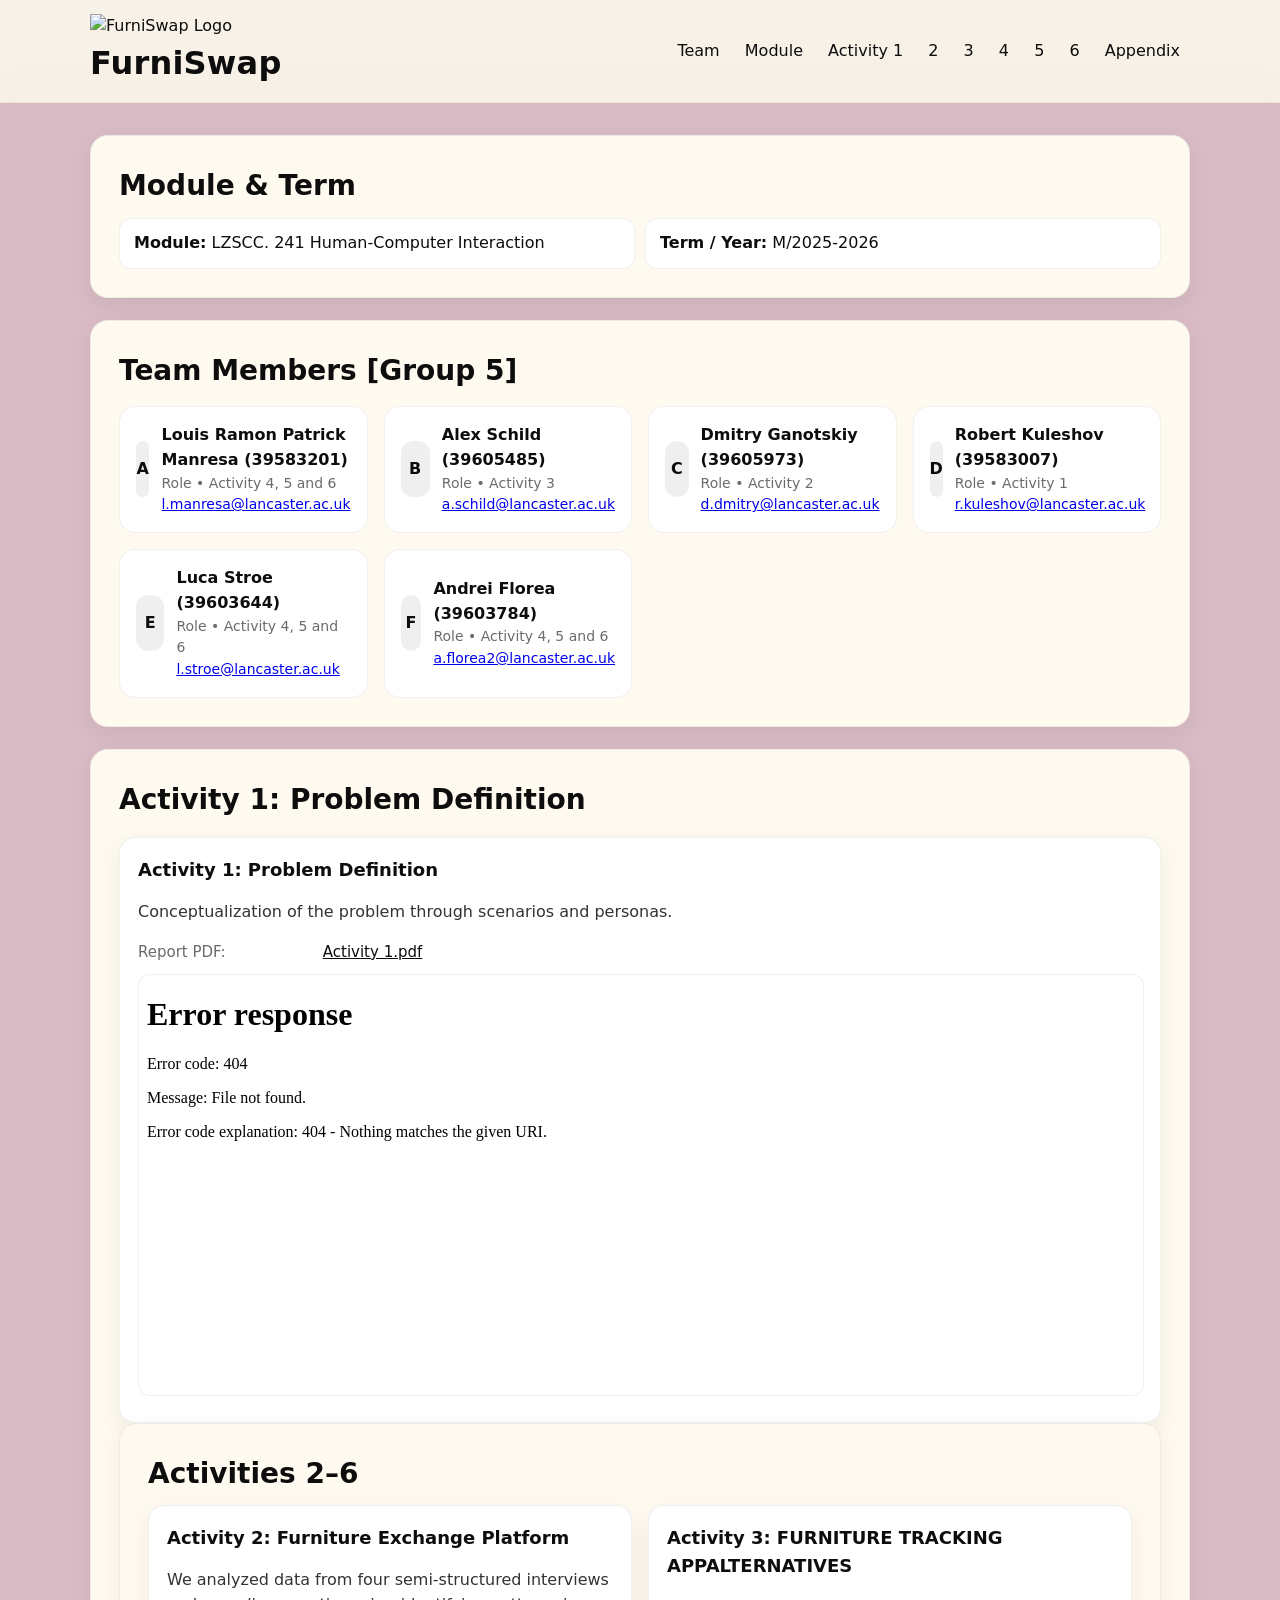
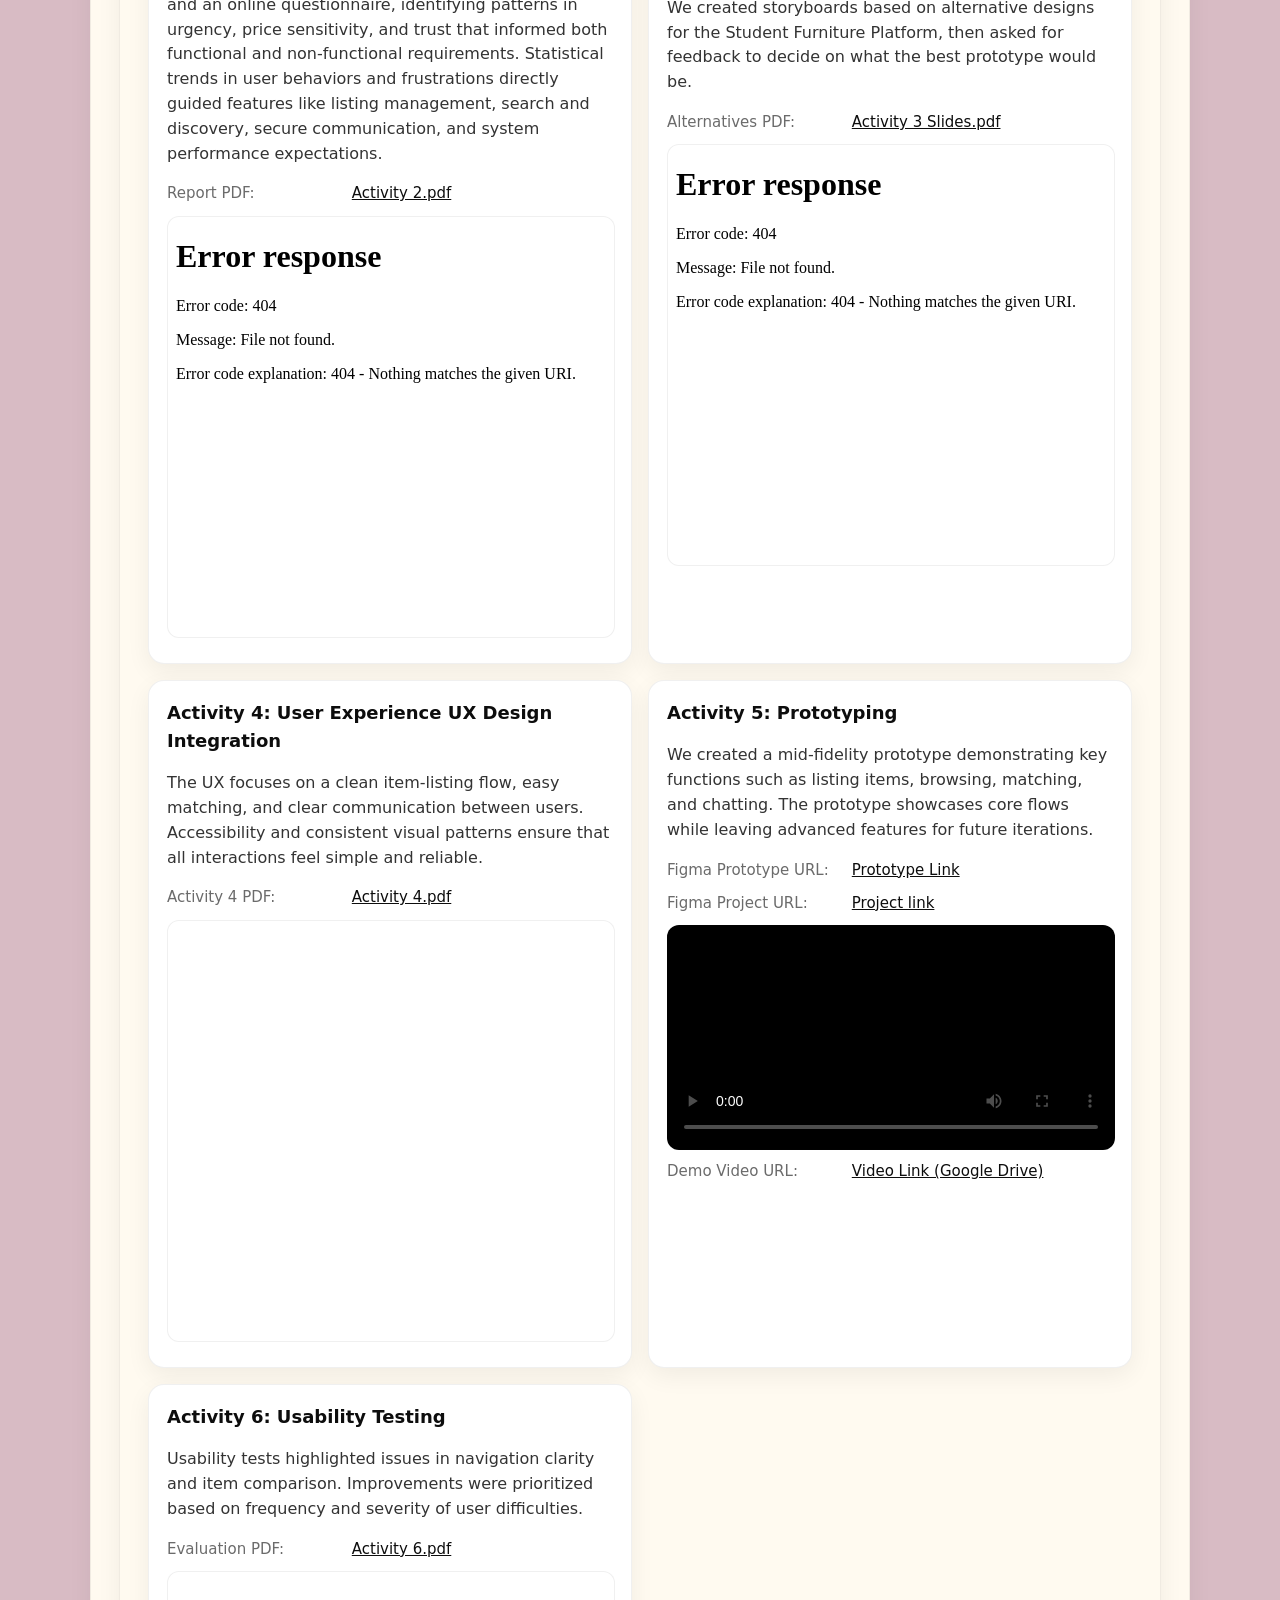
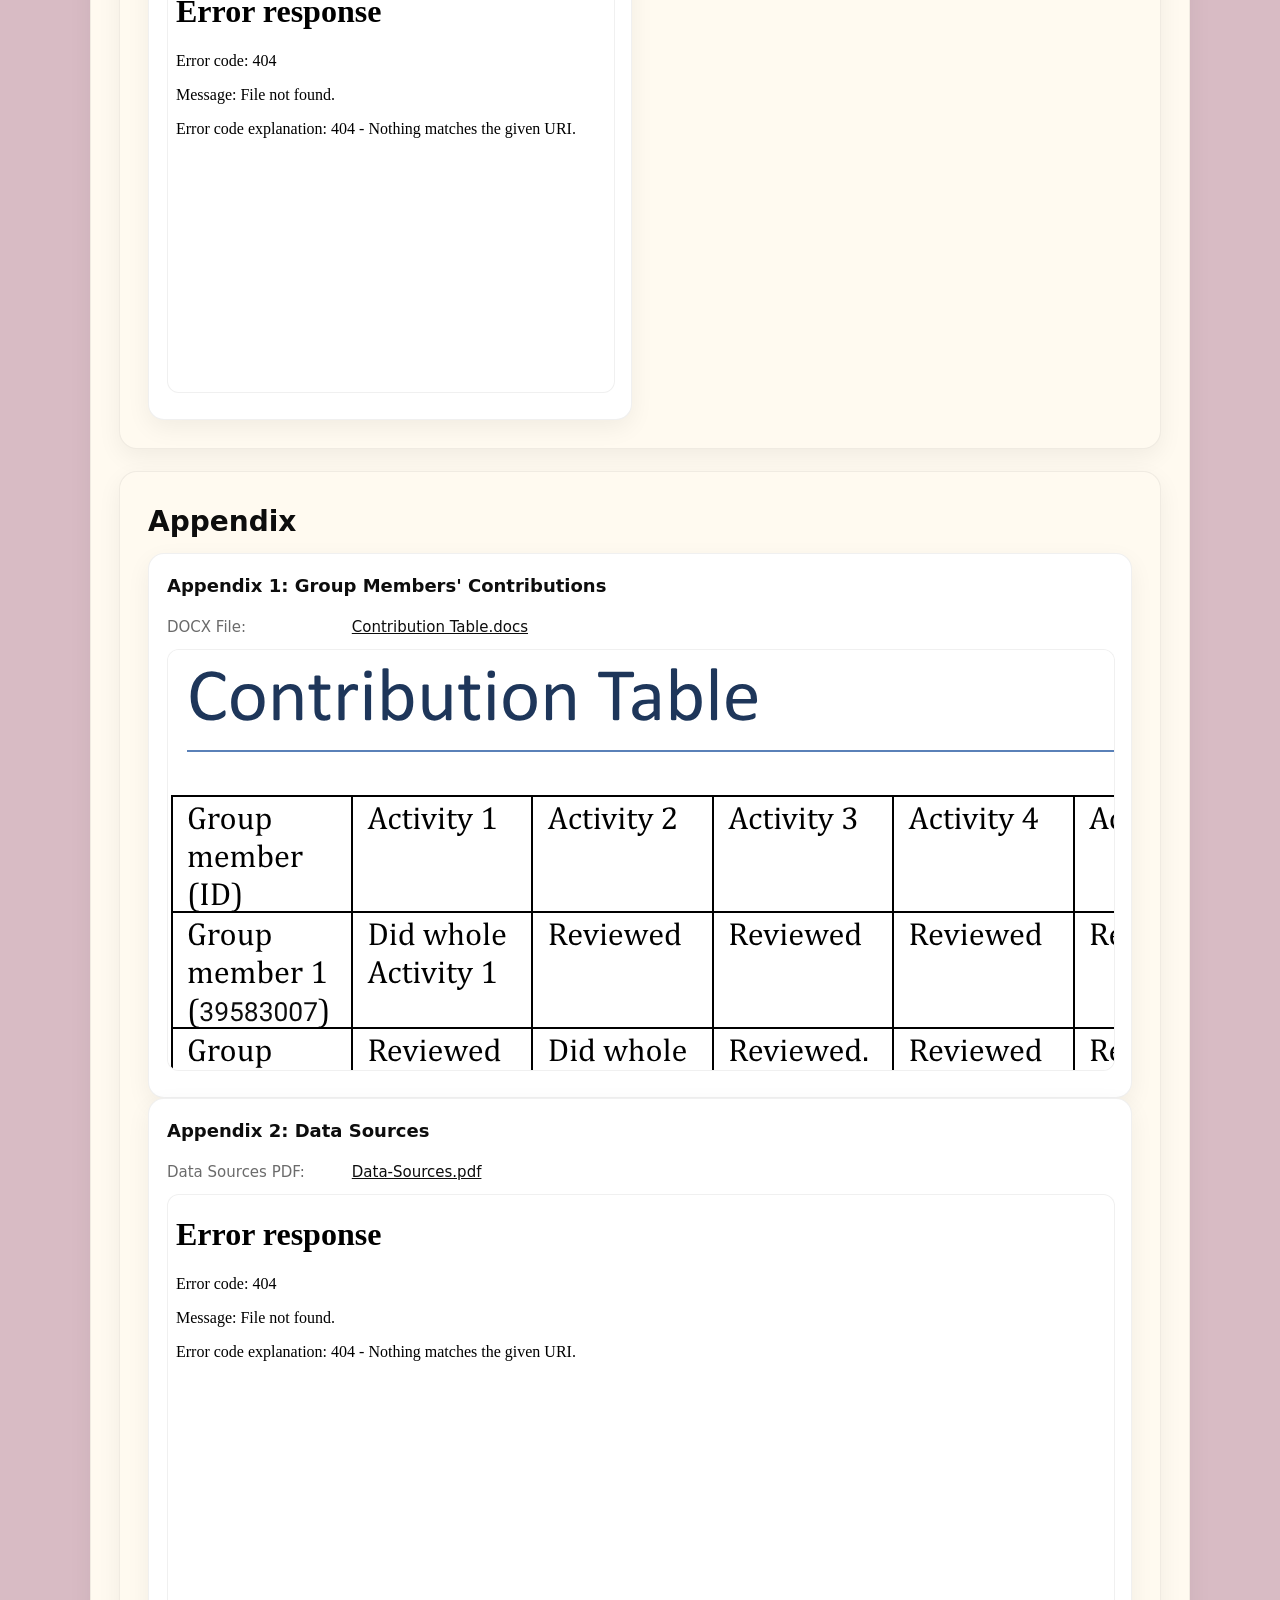
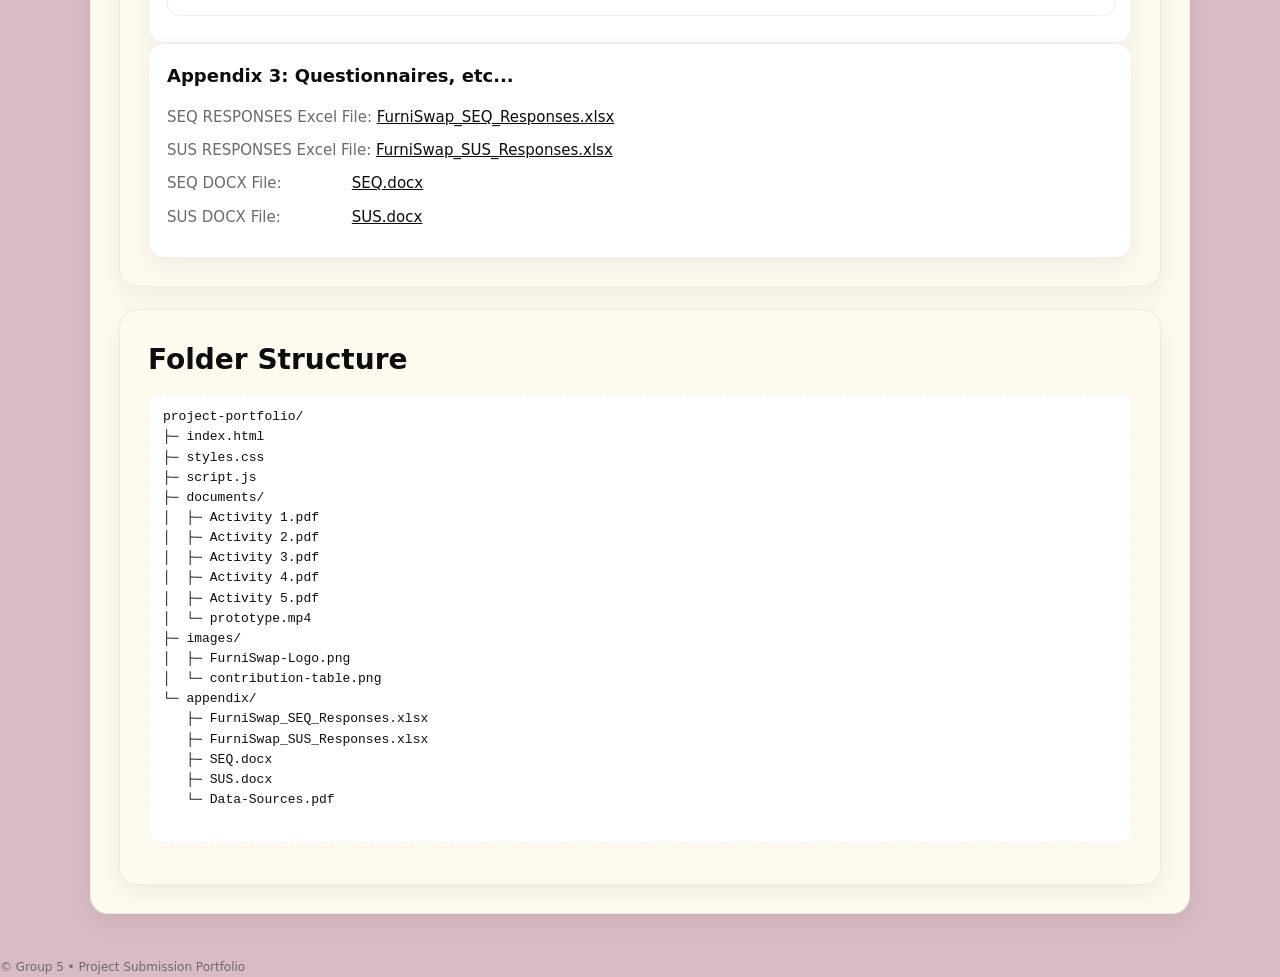
==== commit b4b3155f: "Remove subtitle from header in index.html Removed subtitle from the header as per request." ====
--- a/index.html
+++ b/index.html
@@ -11,6 +11,7 @@
   <header class="site" aria-label="Header & quick nav">
     <div class="site-inner wrap">
       <div class="brand">
+        <img src="images/FurniSwap-Logo.png" alt="FurniSwap Logo" class="header-logo" />
         <h1 id="top">FurniSwap</h1>
         <!-- removed subtitle per request -->
       </div>
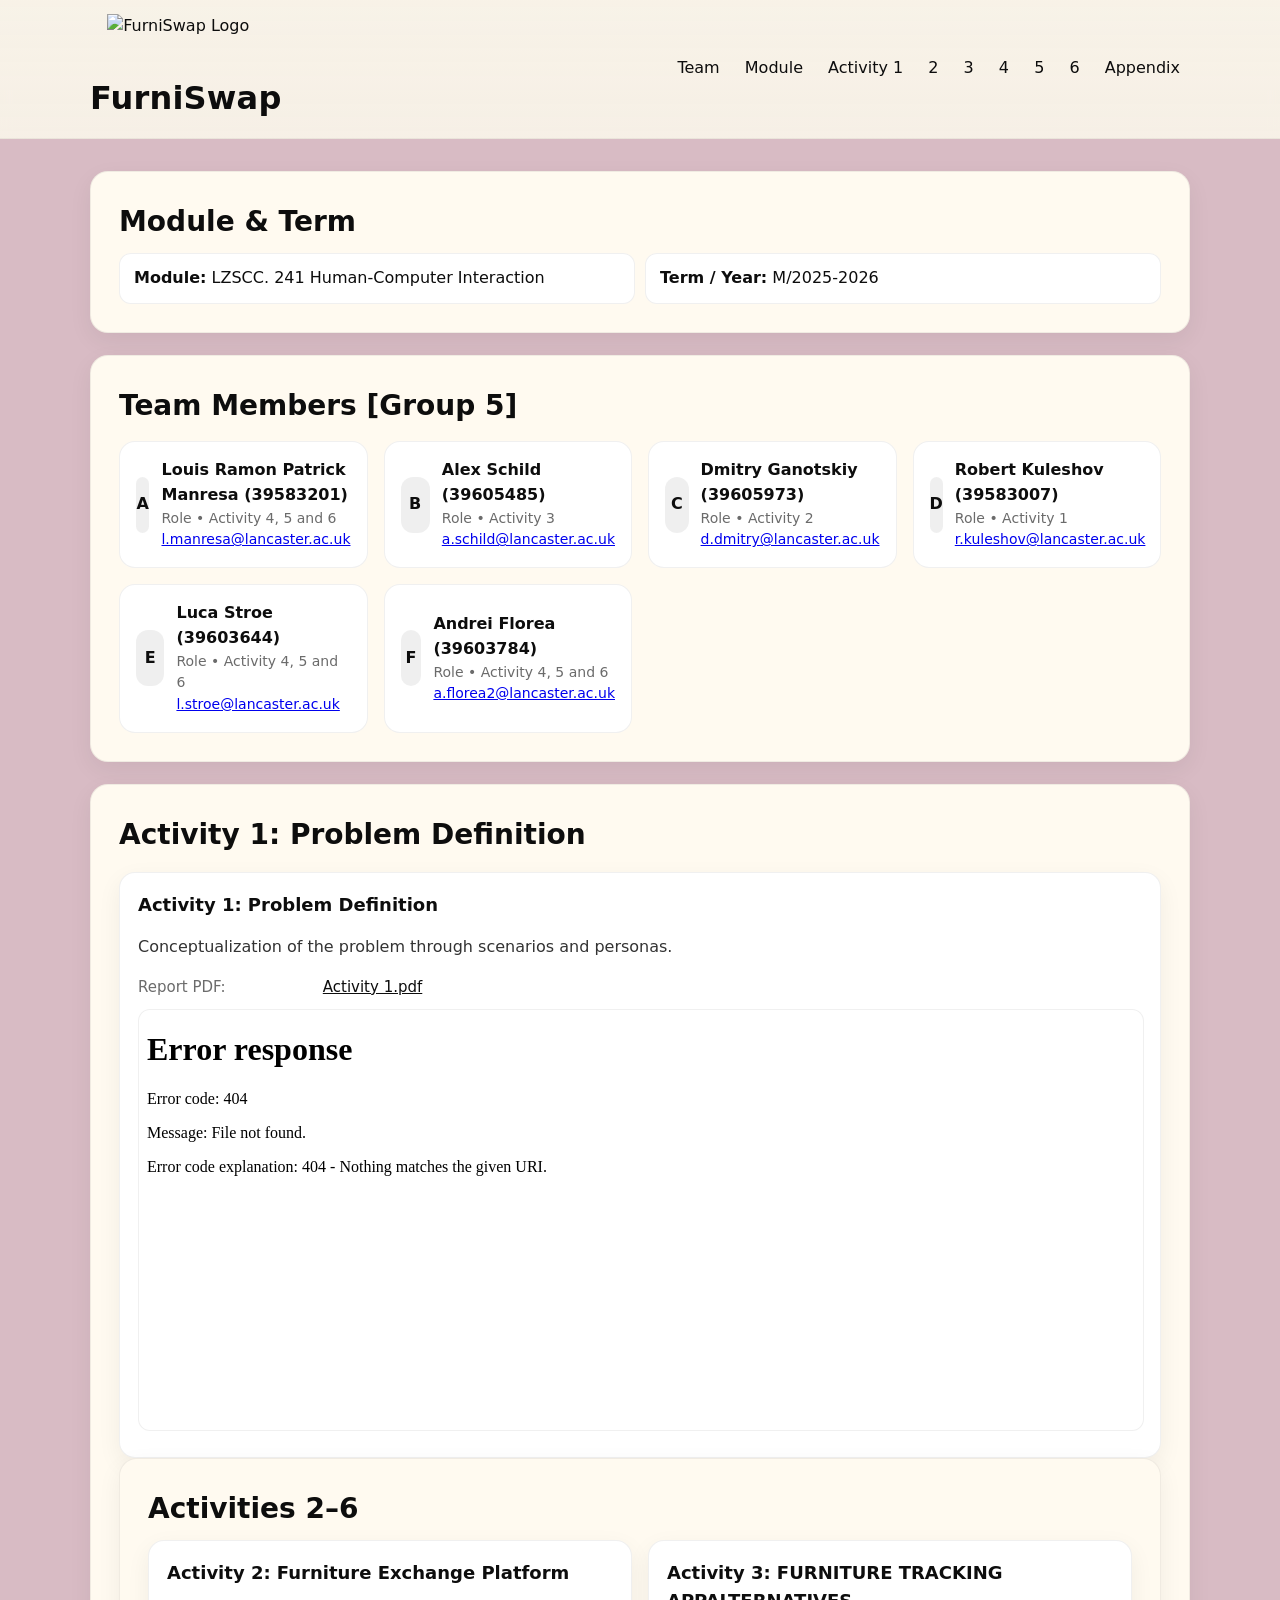
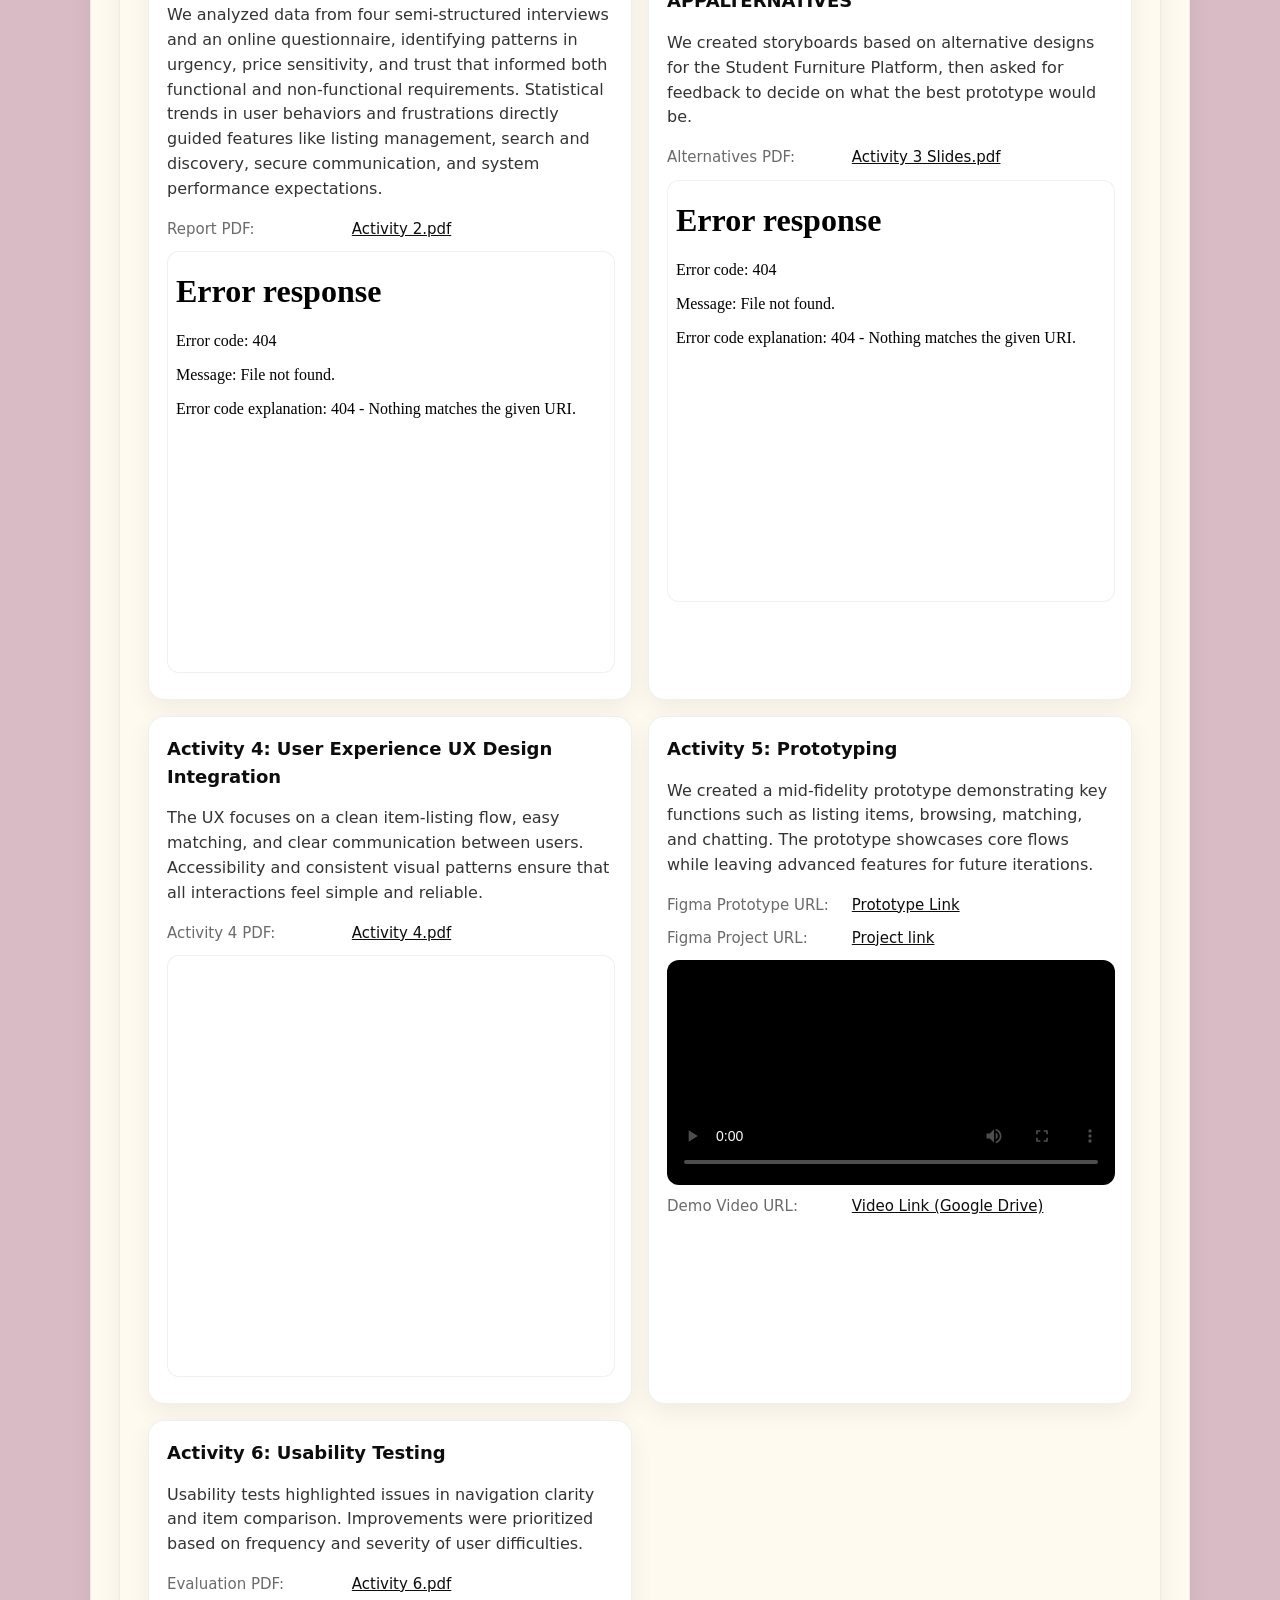
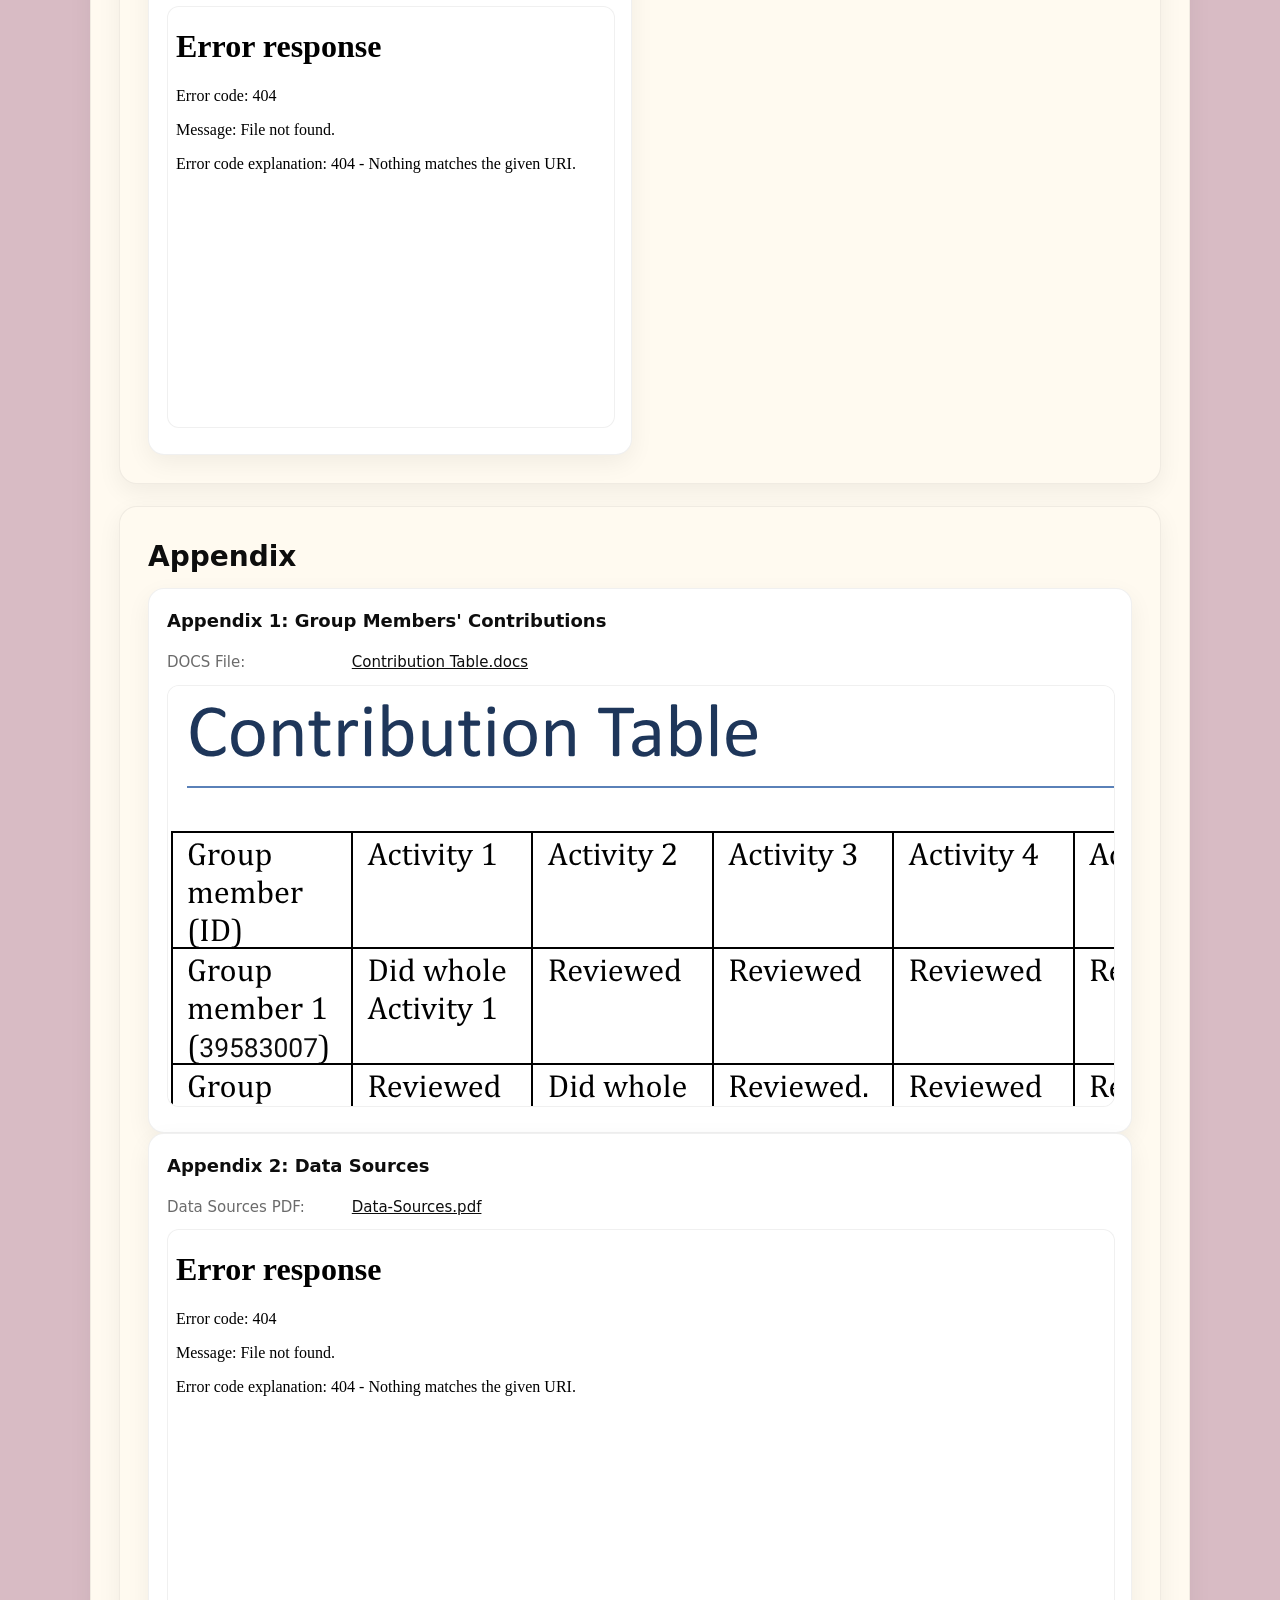
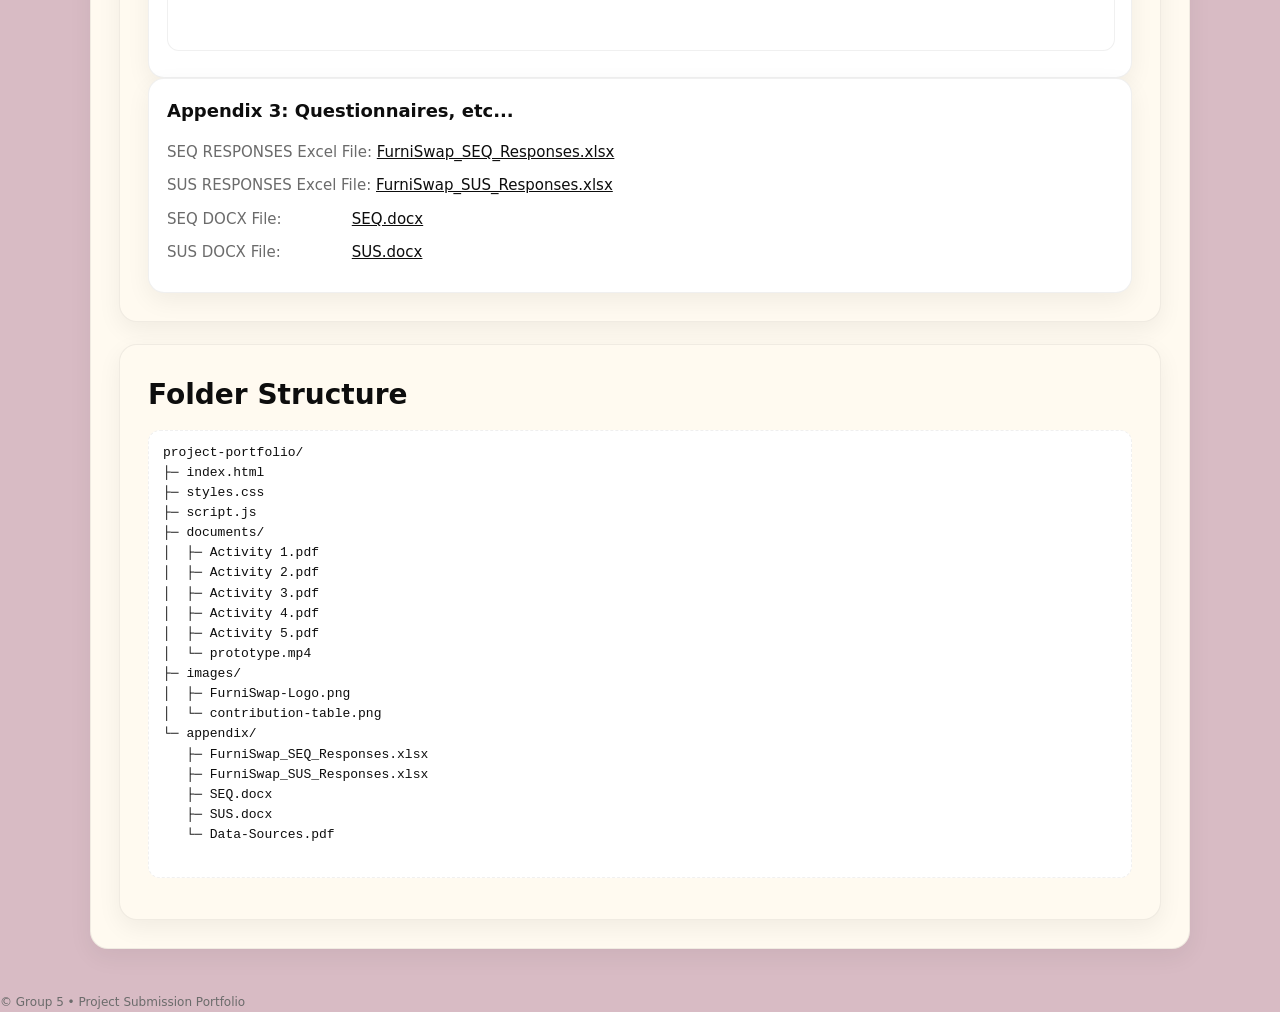
==== commit f17c849b: "Update index.html" ====
--- a/index.html
+++ b/index.html
@@ -10,10 +10,10 @@
 <body>
   <header class="site" aria-label="Header & quick nav">
     <div class="site-inner wrap">
-      <div class="brand">
-        <img src="images/FurniSwap-Logo.png" alt="FurniSwap Logo" class="header-logo" />
-        <h1 id="top">FurniSwap</h1>
-        <!-- removed subtitle per request -->
+      <div class="brand" style="display: flex; align-items: center;">
+        <!-- Added style="height: 60px;" to shrink the logo immediately -->
+        <img src="images/FurniSwap-Logo.png" alt="FurniSwap Logo" style="height: 60px; width: auto; margin-right: 15px;" />
+        <h1 id="top" style="margin: 0;">FurniSwap</h1>
       </div>
       <nav aria-label="Section navigation">
         <a href="#team">Team</a>
@@ -171,7 +171,7 @@
         <article class="card" id="appendix" aria-labelledby="appendix-heading">
           <h3 id="appendix-heading">Appendix 1: Group Members' Contributions</h3>
           <p class="desc"></p>
-          <div class="doc-link"><span class="label">DOCX File:</span> <a href="https://docs.google.com/document/d/15z-AfM8EKtZV0IYHdzG4Hacgf56ZcZyP8tID8NtP6xc/edit?usp=sharing" target="_blank" rel="noopener">Contribution Table.docs</a></div>
+          <div class="doc-link"><span class="label">DOCS File:</span> <a href="https://docs.google.com/document/d/15z-AfM8EKtZV0IYHdzG4Hacgf56ZcZyP8tID8NtP6xc/edit?usp=sharing" target="_blank" rel="noopener">Contribution Table.docs</a></div>
           <div class="embed">
             <iframe title="Contribution Table PNG" src="images/contribution-table.png"></iframe>
           </div>
